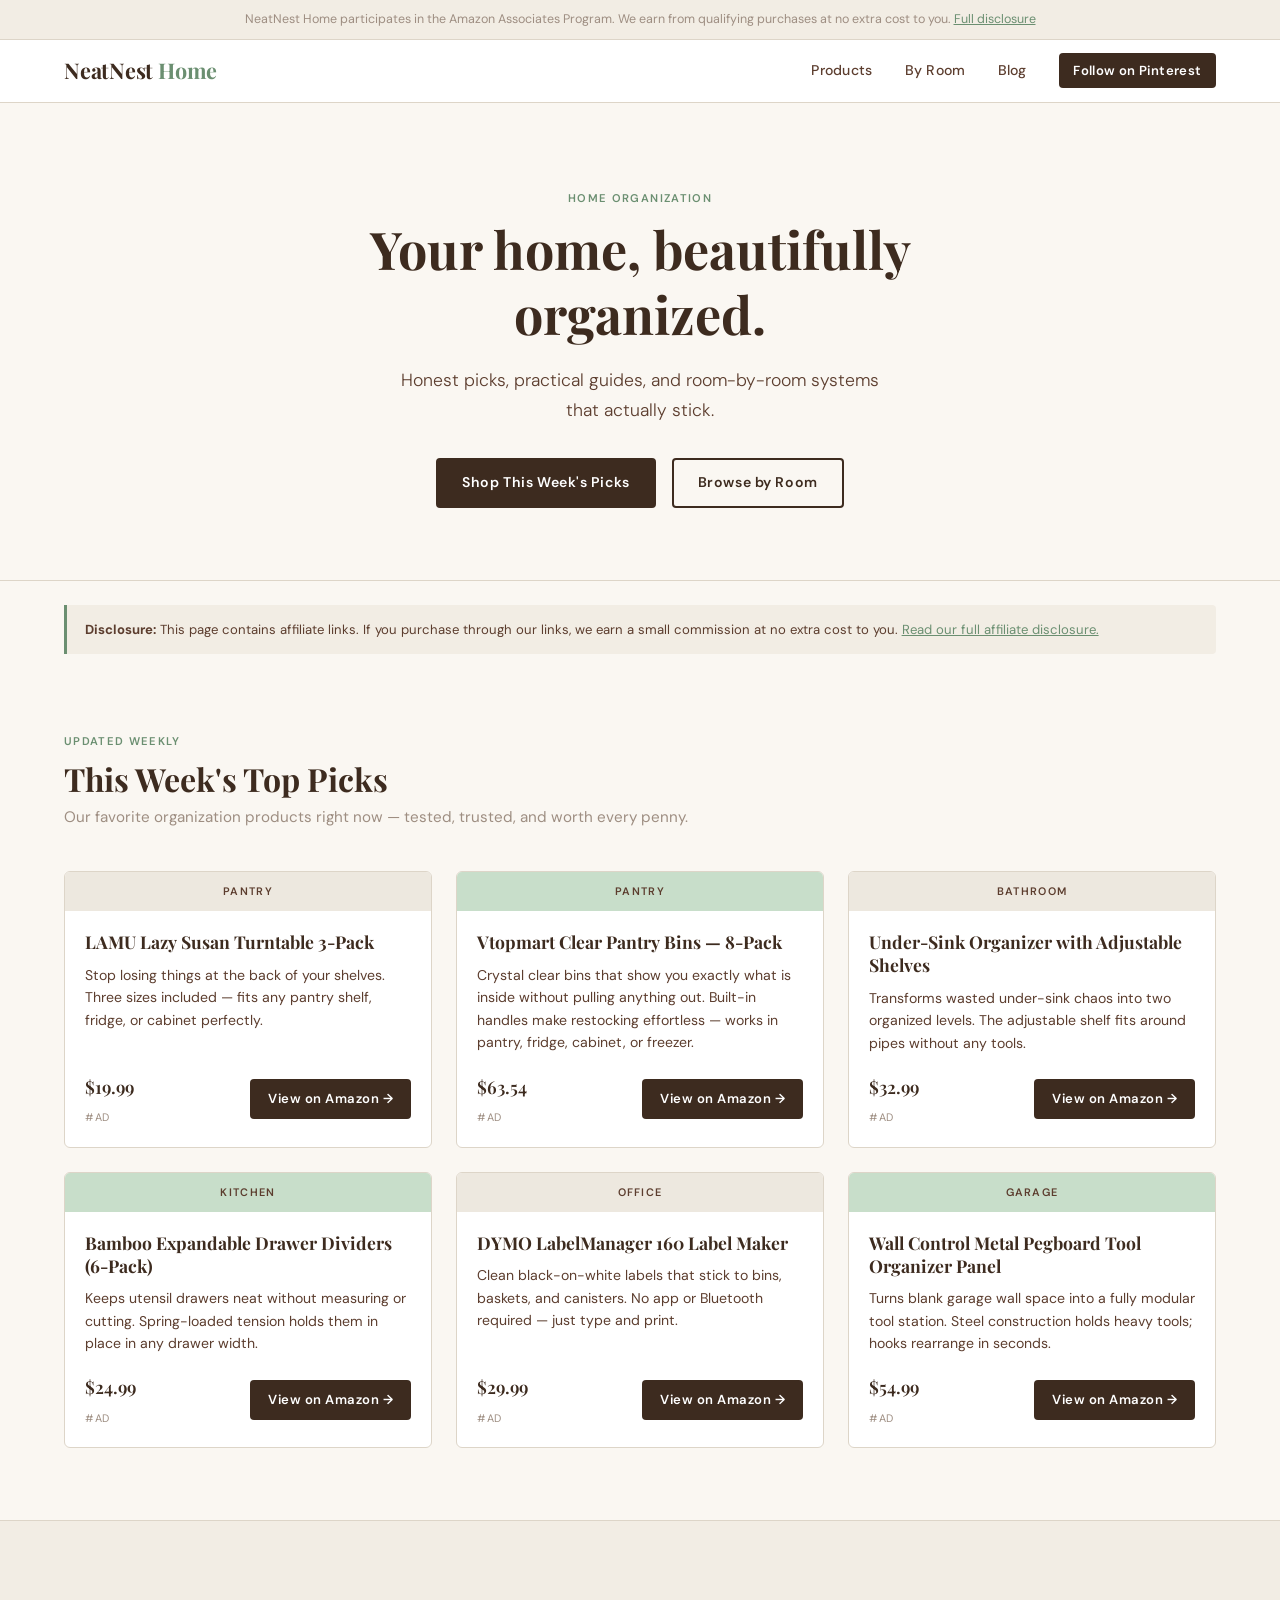
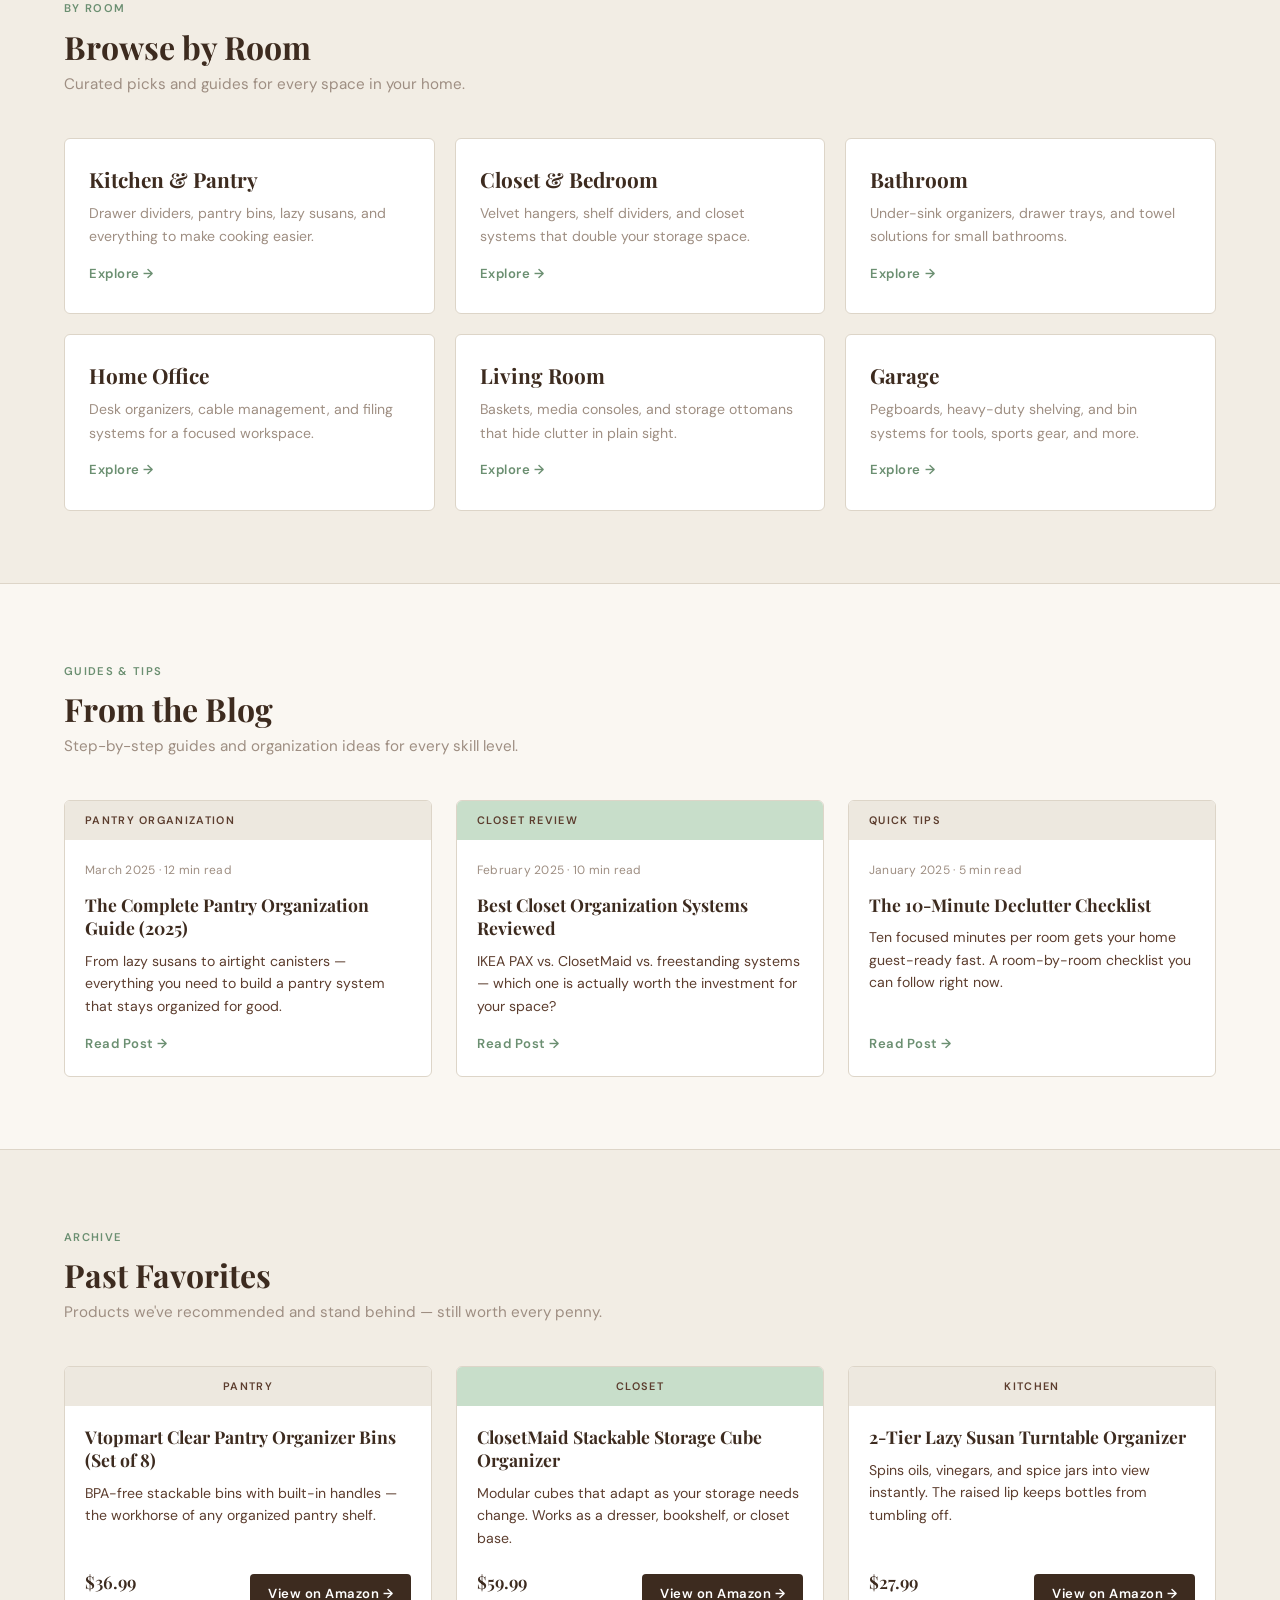
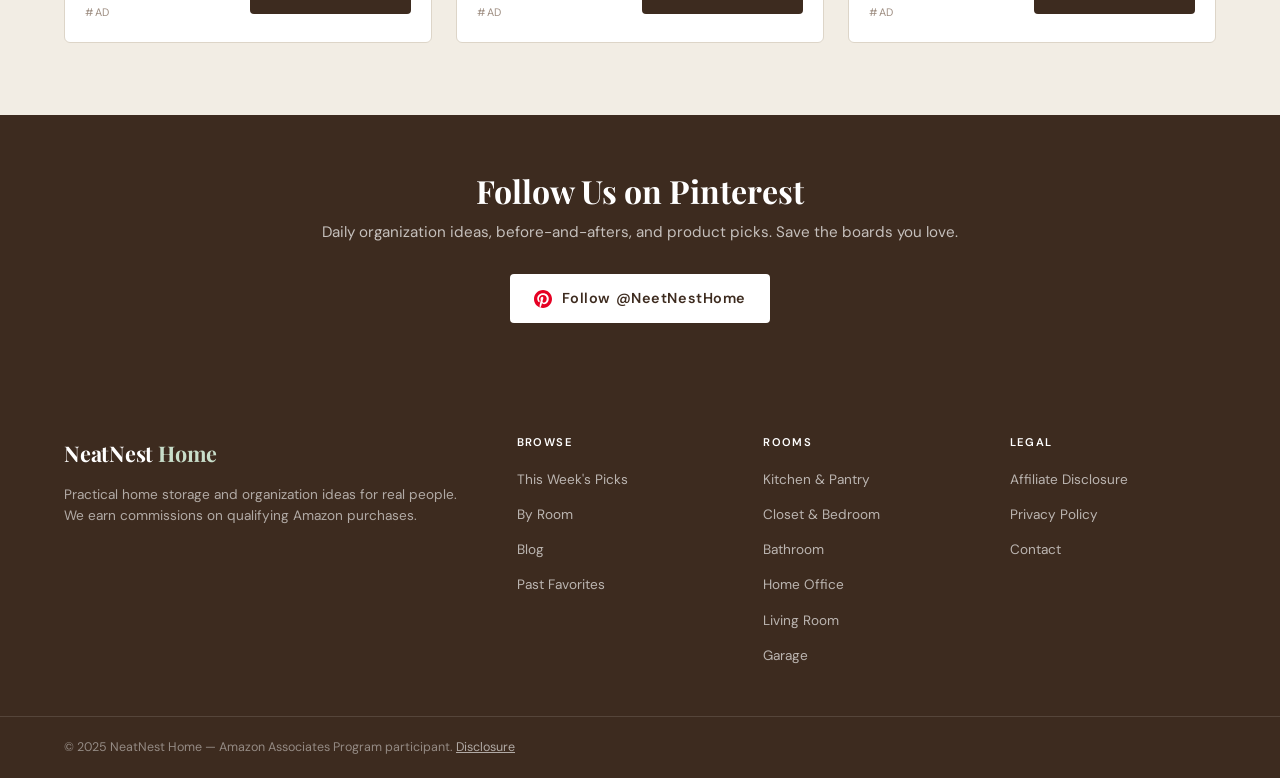
==== index.html @ 0de47fd8 "Update index.html" ====
<!DOCTYPE html>
<html lang="en">
<head>
  <meta charset="UTF-8" />
  <meta name="viewport" content="width=device-width, initial-scale=1.0" />
  <title>NeatNest Home — Home Organization &amp; Storage Ideas</title>
  <meta name="description" content="Practical home storage and organization ideas for real people. Expert picks, honest reviews, and room-by-room guides." />
  <link rel="stylesheet" href="styles.css" />
</head>
<body>

<div class="disclosure-top">
  NeatNest Home participates in the Amazon Associates Program. We earn from qualifying purchases at no extra cost to you. <a href="disclosure.html">Full disclosure</a>
</div>

<header class="site-header">
  <div class="nav-inner">
    <a href="index.html" class="logo">NeatNest <span>Home</span></a>
    <button class="hamburger" id="hamburger" aria-label="Toggle navigation"><span></span><span></span><span></span></button>
    <nav class="nav-links" id="navLinks">
      <a href="#products">Products</a>
      <a href="#rooms">By Room</a>
      <a href="#blog">Blog</a>
      <a href="https://pinterest.com/NeetNestHome" target="_blank" rel="noopener" class="nav-pinterest">Follow on Pinterest</a>
    </nav>
  </div>
</header>

<!-- HERO -->
<section class="site-hero">
  <span class="section-label">Home Organization</span>
  <h1>Your home, beautifully organized.</h1>
  <p class="hero-sub">Honest picks, practical guides, and room-by-room systems that actually stick.</p>
  <div class="hero-cta">
    <a href="#products" class="btn btn-primary">Shop This Week's Picks</a>
    <a href="#rooms" class="btn btn-secondary">Browse by Room</a>
  </div>
</section>

<!-- AFFILIATE DISCLOSURE -->
<div style="max-width:1200px; margin:0 auto; padding:0 1.5rem;">
  <div class="post-disclosure" style="margin:1.5rem 0 0;">
    <strong>Disclosure:</strong> This page contains affiliate links. If you purchase through our links, we earn a small commission at no extra cost to you. <a href="disclosure.html">Read our full affiliate disclosure.</a>
  </div>
</div>

<!--
====================================
WEEKLY PICKS — UPDATE EVERY MONDAY
====================================
To change a product:
1. Update the product name in <h3>
2. Update the 2-sentence description in <p>
3. Update the price in .product-price
4. Replace the Amazon href link with your new affiliate link
5. Save the file and commit to GitHub
====================================
Cards alternate between bar-tan and bar-sage header bars.
Odd cards (1,3,5) = bar-tan | Even cards (2,4,6) = bar-sage
====================================
-->
<section class="section" id="products">
  <div class="container">
    <div class="section-header">
      <span class="section-label">Updated Weekly</span>
      <h2>This Week's Top Picks</h2>
      <p>Our favorite organization products right now — tested, trusted, and worth every penny.</p>
    </div>
    <div class="card-grid card-grid--3">

      <!-- PRODUCT 1 — edit below -->
      <div class="product-card">
  <div class="product-card-bar bar-tan">Pantry</div>
  <div class="product-card-body">
    <h3>LAMU Lazy Susan Turntable 3-Pack</h3>
    <p>Stop losing things at the back of your shelves. Three sizes included — fits any pantry shelf, fridge, or cabinet perfectly.</p>
  </div>
  <div class="product-card-footer">
    <div>
      <span class="product-price">$19.99</span>
      <span class="product-ad">#ad</span>
    </div>
    <a href="https://amzn.to/4meXYLh" target="_blank" rel="noopener sponsored" class="btn-amazon">View on Amazon &rarr;</a>
  </div>
</div>

      <!-- PRODUCT 2 — edit below -->
      <div class="product-card">
  <div class="product-card-bar bar-sage">Pantry</div>
  <div class="product-card-body">
    <h3>Vtopmart Clear Pantry Bins — 8-Pack</h3>
    <p>Crystal clear bins that show you exactly what is inside without pulling anything out. Built-in handles make restocking effortless — works in pantry, fridge, cabinet, or freezer.</p>
  </div>
  <div class="product-card-footer">
    <div>
      <span class="product-price">$63.54</span>
      <span class="product-ad">#ad</span>
    </div>
    <a href="https://amzn.to/4cgnZFa" target="_blank" rel="noopener sponsored" class="btn-amazon">View on Amazon &rarr;</a>
  </div>
</div>

      <!-- PRODUCT 3 — edit below -->
      <div class="product-card">
        <div class="product-card-bar bar-tan">Bathroom</div>
        <div class="product-card-body">
          <h3>Under-Sink Organizer with Adjustable Shelves</h3>
          <p>Transforms wasted under-sink chaos into two organized levels. The adjustable shelf fits around pipes without any tools.</p>
        </div>
        <div class="product-card-footer">
          <div>
            <span class="product-price">$32.99</span>
            <span class="product-ad">#ad</span>
          </div>
          <a href="https://www.amazon.com/s?k=under+sink+organizer+adjustable+shelves&tag=neatnest00-20" target="_blank" rel="noopener sponsored" class="btn-amazon">View on Amazon &rarr;</a>
        </div>
      </div>

      <!-- PRODUCT 4 — edit below -->
      <div class="product-card">
        <div class="product-card-bar bar-sage">Kitchen</div>
        <div class="product-card-body">
          <h3>Bamboo Expandable Drawer Dividers (6-Pack)</h3>
          <p>Keeps utensil drawers neat without measuring or cutting. Spring-loaded tension holds them in place in any drawer width.</p>
        </div>
        <div class="product-card-footer">
          <div>
            <span class="product-price">$24.99</span>
            <span class="product-ad">#ad</span>
          </div>
          <a href="https://www.amazon.com/s?k=bamboo+expandable+drawer+dividers&tag=neatnest00-20" target="_blank" rel="noopener sponsored" class="btn-amazon">View on Amazon &rarr;</a>
        </div>
      </div>

      <!-- PRODUCT 5 — edit below -->
      <div class="product-card">
        <div class="product-card-bar bar-tan">Office</div>
        <div class="product-card-body">
          <h3>DYMO LabelManager 160 Label Maker</h3>
          <p>Clean black-on-white labels that stick to bins, baskets, and canisters. No app or Bluetooth required — just type and print.</p>
        </div>
        <div class="product-card-footer">
          <div>
            <span class="product-price">$29.99</span>
            <span class="product-ad">#ad</span>
          </div>
          <a href="https://www.amazon.com/s?k=dymo+labelmanager+160+label+maker&tag=neatnest00-20" target="_blank" rel="noopener sponsored" class="btn-amazon">View on Amazon &rarr;</a>
        </div>
      </div>

      <!-- PRODUCT 6 — edit below -->
      <div class="product-card">
        <div class="product-card-bar bar-sage">Garage</div>
        <div class="product-card-body">
          <h3>Wall Control Metal Pegboard Tool Organizer Panel</h3>
          <p>Turns blank garage wall space into a fully modular tool station. Steel construction holds heavy tools; hooks rearrange in seconds.</p>
        </div>
        <div class="product-card-footer">
          <div>
            <span class="product-price">$54.99</span>
            <span class="product-ad">#ad</span>
          </div>
          <a href="https://www.amazon.com/s?k=wall+control+metal+pegboard+tool+organizer&tag=neatnest00-20" target="_blank" rel="noopener sponsored" class="btn-amazon">View on Amazon &rarr;</a>
        </div>
      </div>

    </div>
  </div>
</section>

<!-- BROWSE BY ROOM -->
<section class="section" id="rooms" style="background: var(--cream-mid);">
  <div class="container">
    <div class="section-header">
      <span class="section-label">By Room</span>
      <h2>Browse by Room</h2>
      <p>Curated picks and guides for every space in your home.</p>
    </div>
    <div class="room-grid">
      <a href="rooms/kitchen.html" class="room-card">
        <h3>Kitchen &amp; Pantry</h3>
        <p>Drawer dividers, pantry bins, lazy susans, and everything to make cooking easier.</p>
        <span class="room-card-link">Explore &rarr;</span>
      </a>
      <a href="rooms/closet.html" class="room-card">
        <h3>Closet &amp; Bedroom</h3>
        <p>Velvet hangers, shelf dividers, and closet systems that double your storage space.</p>
        <span class="room-card-link">Explore &rarr;</span>
      </a>
      <a href="rooms/bathroom.html" class="room-card">
        <h3>Bathroom</h3>
        <p>Under-sink organizers, drawer trays, and towel solutions for small bathrooms.</p>
        <span class="room-card-link">Explore &rarr;</span>
      </a>
      <a href="rooms/office.html" class="room-card">
        <h3>Home Office</h3>
        <p>Desk organizers, cable management, and filing systems for a focused workspace.</p>
        <span class="room-card-link">Explore &rarr;</span>
      </a>
      <a href="rooms/living-room.html" class="room-card">
        <h3>Living Room</h3>
        <p>Baskets, media consoles, and storage ottomans that hide clutter in plain sight.</p>
        <span class="room-card-link">Explore &rarr;</span>
      </a>
      <a href="rooms/garage.html" class="room-card">
        <h3>Garage</h3>
        <p>Pegboards, heavy-duty shelving, and bin systems for tools, sports gear, and more.</p>
        <span class="room-card-link">Explore &rarr;</span>
      </a>
    </div>
  </div>
</section>

<!-- BLOG -->
<section class="section" id="blog">
  <div class="container">
    <div class="section-header">
      <span class="section-label">Guides &amp; Tips</span>
      <h2>From the Blog</h2>
      <p>Step-by-step guides and organization ideas for every skill level.</p>
    </div>
    <div class="card-grid card-grid--3">

      <div class="blog-card">
        <div class="blog-card-bar bar-tan">Pantry Organization</div>
        <div class="blog-card-body">
          <div class="blog-card-meta">March 2025 &middot; 12 min read</div>
          <h3>The Complete Pantry Organization Guide (2025)</h3>
          <p>From lazy susans to airtight canisters — everything you need to build a pantry system that stays organized for good.</p>
          <a href="posts/pantry-organization-guide.html" class="blog-card-link">Read Post &rarr;</a>
        </div>
      </div>

      <div class="blog-card">
        <div class="blog-card-bar bar-sage">Closet Review</div>
        <div class="blog-card-body">
          <div class="blog-card-meta">February 2025 &middot; 10 min read</div>
          <h3>Best Closet Organization Systems Reviewed</h3>
          <p>IKEA PAX vs. ClosetMaid vs. freestanding systems — which one is actually worth the investment for your space?</p>
          <a href="posts/closet-system-review.html" class="blog-card-link">Read Post &rarr;</a>
        </div>
      </div>

      <div class="blog-card">
        <div class="blog-card-bar bar-tan">Quick Tips</div>
        <div class="blog-card-body">
          <div class="blog-card-meta">January 2025 &middot; 5 min read</div>
          <h3>The 10-Minute Declutter Checklist</h3>
          <p>Ten focused minutes per room gets your home guest-ready fast. A room-by-room checklist you can follow right now.</p>
          <a href="posts/10-minute-declutter.html" class="blog-card-link">Read Post &rarr;</a>
        </div>
      </div>

    </div>
  </div>
</section>

<!-- PAST FAVORITES -->
<section class="section" id="archive" style="background: var(--cream-mid);">
  <div class="container">
    <div class="section-header">
      <span class="section-label">Archive</span>
      <h2>Past Favorites</h2>
      <p>Products we've recommended and stand behind — still worth every penny.</p>
    </div>
    <div class="card-grid card-grid--3">

      <div class="product-card">
        <div class="product-card-bar bar-tan">Pantry</div>
        <div class="product-card-body">
          <h3>Vtopmart Clear Pantry Organizer Bins (Set of 8)</h3>
          <p>BPA-free stackable bins with built-in handles — the workhorse of any organized pantry shelf.</p>
        </div>
        <div class="product-card-footer">
          <div>
            <span class="product-price">$36.99</span>
            <span class="product-ad">#ad</span>
          </div>
          <a href="https://www.amazon.com/s?k=vtopmart+clear+pantry+organizer+bins&tag=neatnest00-20" target="_blank" rel="noopener sponsored" class="btn-amazon">View on Amazon &rarr;</a>
        </div>
      </div>

      <div class="product-card">
        <div class="product-card-bar bar-sage">Closet</div>
        <div class="product-card-body">
          <h3>ClosetMaid Stackable Storage Cube Organizer</h3>
          <p>Modular cubes that adapt as your storage needs change. Works as a dresser, bookshelf, or closet base.</p>
        </div>
        <div class="product-card-footer">
          <div>
            <span class="product-price">$59.99</span>
            <span class="product-ad">#ad</span>
          </div>
          <a href="https://www.amazon.com/s?k=closetmaid+stackable+cube+organizer&tag=neatnest00-20" target="_blank" rel="noopener sponsored" class="btn-amazon">View on Amazon &rarr;</a>
        </div>
      </div>

      <div class="product-card">
        <div class="product-card-bar bar-tan">Kitchen</div>
        <div class="product-card-body">
          <h3>2-Tier Lazy Susan Turntable Organizer</h3>
          <p>Spins oils, vinegars, and spice jars into view instantly. The raised lip keeps bottles from tumbling off.</p>
        </div>
        <div class="product-card-footer">
          <div>
            <span class="product-price">$27.99</span>
            <span class="product-ad">#ad</span>
          </div>
          <a href="https://www.amazon.com/s?k=2+tier+lazy+susan+pantry+organizer&tag=neatnest00-20" target="_blank" rel="noopener sponsored" class="btn-amazon">View on Amazon &rarr;</a>
        </div>
      </div>

    </div>
  </div>
</section>

<!-- PINTEREST STRIP -->
<div class="pinterest-strip">
  <div class="container">
    <h2>Follow Us on Pinterest</h2>
    <p>Daily organization ideas, before-and-afters, and product picks. Save the boards you love.</p>
    <a href="https://pinterest.com/NeetNestHome" target="_blank" rel="noopener" class="btn-pinterest">
      <svg viewBox="0 0 24 24"><path d="M12 0C5.373 0 0 5.373 0 12c0 5.084 3.163 9.426 7.627 11.174-.105-.949-.2-2.405.042-3.441.218-.937 1.407-5.965 1.407-5.965s-.359-.719-.359-1.782c0-1.668.967-2.914 2.171-2.914 1.023 0 1.518.769 1.518 1.69 0 1.029-.655 2.568-.994 3.995-.283 1.194.599 2.169 1.777 2.169 2.133 0 3.772-2.249 3.772-5.495 0-2.873-2.064-4.882-5.012-4.882-3.414 0-5.418 2.561-5.418 5.207 0 1.031.397 2.138.893 2.738a.36.36 0 01.083.345l-.333 1.36c-.053.22-.174.267-.402.161-1.499-.698-2.436-2.889-2.436-4.649 0-3.785 2.75-7.262 7.929-7.262 4.163 0 7.398 2.967 7.398 6.931 0 4.136-2.607 7.464-6.227 7.464-1.216 0-2.359-.632-2.75-1.378l-.748 2.853c-.271 1.043-1.002 2.35-1.492 3.146C9.57 23.812 10.763 24 12 24c6.627 0 12-5.373 12-12S18.627 0 12 0z"/></svg>
      Follow @NeetNestHome
    </a>
  </div>
</div>

<!-- FOOTER -->
<footer class="site-footer">
  <div class="container footer-grid">
    <div class="footer-brand">
      <a href="index.html" class="logo logo-white">NeatNest <span>Home</span></a>
      <p>Practical home storage and organization ideas for real people. We earn commissions on qualifying Amazon purchases.</p>
    </div>
    <div class="footer-col">
      <h4>Browse</h4>
      <ul>
        <li><a href="#products">This Week's Picks</a></li>
        <li><a href="#rooms">By Room</a></li>
        <li><a href="#blog">Blog</a></li>
        <li><a href="#archive">Past Favorites</a></li>
      </ul>
    </div>
    <div class="footer-col">
      <h4>Rooms</h4>
      <ul>
        <li><a href="rooms/kitchen.html">Kitchen &amp; Pantry</a></li>
        <li><a href="rooms/closet.html">Closet &amp; Bedroom</a></li>
        <li><a href="rooms/bathroom.html">Bathroom</a></li>
        <li><a href="rooms/office.html">Home Office</a></li>
        <li><a href="rooms/living-room.html">Living Room</a></li>
        <li><a href="rooms/garage.html">Garage</a></li>
      </ul>
    </div>
    <div class="footer-col">
      <h4>Legal</h4>
      <ul>
        <li><a href="disclosure.html">Affiliate Disclosure</a></li>
        <li><a href="privacy.html">Privacy Policy</a></li>
        <li><a href="contact.html">Contact</a></li>
      </ul>
    </div>
  </div>
  <div class="footer-bottom">
    <div class="container">
      <p>&copy; 2025 NeatNest Home &mdash; Amazon Associates Program participant. <a href="disclosure.html">Disclosure</a></p>
    </div>
  </div>
</footer>

<script>
  const hamburger = document.getElementById('hamburger');
  const navLinks  = document.getElementById('navLinks');
  hamburger.addEventListener('click', () => {
    hamburger.classList.toggle('open');
    navLinks.classList.toggle('open');
  });
</script>
</body>
</html>
---- styles.css ----
/* ============================================================
   NeatNest Home — Editorial Design System
   Fonts: Playfair Display (headings), DM Sans (body)
   ============================================================ */

@import url('https://fonts.googleapis.com/css2?family=Playfair+Display:wght@400;600;700&family=DM+Sans:wght@300;400;500;600&display=swap');

/* ── Reset & Base ──────────────────────────────────────────── */
*, *::before, *::after { box-sizing: border-box; margin: 0; padding: 0; }

:root {
  --cream:      #FAF7F2;
  --cream-mid:  #F2EDE4;
  --bar-tan:    #EDE8DF;
  --bar-sage:   #C8DECA;
  --brown:      #3D2B1F;
  --brown-mid:  #5C3D2E;
  --brown-light:#8C7B6E;
  --sage:       #6B8F71;
  --sage-dark:  #4E6B52;
  --muted:      #9E8E82;
  --border:     #DDD5C8;
  --white:      #FFFFFF;
  --font-serif: 'Playfair Display', Georgia, serif;
  --font-sans:  'DM Sans', system-ui, sans-serif;
}

html { scroll-behavior: smooth; }

body {
  font-family: var(--font-sans);
  font-size: 1rem;
  line-height: 1.7;
  color: var(--brown);
  background: var(--cream);
}

img { max-width: 100%; display: block; }
a { color: inherit; text-decoration: none; }
ul { list-style: none; }

/* ── Typography ────────────────────────────────────────────── */
h1, h2, h3, h4 {
  font-family: var(--font-serif);
  font-weight: 700;
  line-height: 1.25;
  color: var(--brown);
}
h1 { font-size: clamp(2rem, 5vw, 3.25rem); }
h2 { font-size: clamp(1.5rem, 3vw, 2rem); }
h3 { font-size: 1.3rem; }
h4 { font-size: 1.05rem; }

p { margin-bottom: 1rem; }
p:last-child { margin-bottom: 0; }

/* ── Layout ────────────────────────────────────────────────── */
.container        { max-width: 1200px; margin: 0 auto; padding: 0 1.5rem; }
.container--narrow{ max-width: 760px;  margin: 0 auto; padding: 0 1.5rem; }

/* ── Disclosure Banner ─────────────────────────────────────── */
.disclosure-top {
  background: var(--cream-mid);
  border-bottom: 1px solid var(--border);
  padding: .55rem 1.5rem;
  font-size: .78rem;
  color: var(--muted);
  text-align: center;
}
.disclosure-top a { color: var(--sage); text-decoration: underline; }

/* ── Navigation ────────────────────────────────────────────── */
.site-header {
  position: sticky;
  top: 0;
  z-index: 100;
  background: var(--white);
  border-bottom: 1px solid var(--border);
}
.nav-inner {
  max-width: 1200px;
  margin: 0 auto;
  padding: 0 1.5rem;
  height: 62px;
  display: flex;
  align-items: center;
  justify-content: space-between;
}
.logo {
  font-family: var(--font-serif);
  font-size: 1.35rem;
  font-weight: 700;
  color: var(--brown);
  letter-spacing: -.01em;
}
.logo span { color: var(--sage); }
.logo-white { color: var(--white); }
.logo-white span { color: var(--bar-sage); }

.nav-links {
  display: flex;
  align-items: center;
  gap: 2rem;
}
.nav-links a {
  font-size: .88rem;
  font-weight: 500;
  color: var(--brown-mid);
  letter-spacing: .02em;
  transition: color .2s;
}
.nav-links a:hover { color: var(--sage); }
.nav-links .nav-pinterest {
  background: var(--brown);
  color: var(--white);
  padding: .4rem .9rem;
  border-radius: 4px;
  font-size: .82rem;
  font-weight: 600;
  letter-spacing: .03em;
  transition: background .2s;
}
.nav-links .nav-pinterest:hover { background: var(--sage); color: var(--white); }

/* Hamburger */
.hamburger {
  display: none;
  flex-direction: column;
  gap: 5px;
  background: none;
  border: none;
  cursor: pointer;
  padding: 4px;
}
.hamburger span {
  display: block;
  width: 24px;
  height: 2px;
  background: var(--brown);
  border-radius: 2px;
  transition: all .25s;
}
.hamburger.open span:nth-child(1) { transform: translateY(7px) rotate(45deg); }
.hamburger.open span:nth-child(2) { opacity: 0; }
.hamburger.open span:nth-child(3) { transform: translateY(-7px) rotate(-45deg); }

/* ── Hero ──────────────────────────────────────────────────── */
.site-hero {
  background: var(--cream);
  border-bottom: 1px solid var(--border);
  padding: 5rem 1.5rem 4.5rem;
  text-align: center;
}
.site-hero h1 {
  max-width: 700px;
  margin: 0 auto 1.25rem;
}
.site-hero .hero-sub {
  font-size: 1.1rem;
  color: var(--brown-mid);
  max-width: 480px;
  margin: 0 auto 2rem;
  font-weight: 300;
}
.hero-cta {
  display: flex;
  gap: 1rem;
  justify-content: center;
  flex-wrap: wrap;
}

/* ── Buttons ───────────────────────────────────────────────── */
.btn {
  display: inline-block;
  font-family: var(--font-sans);
  font-weight: 600;
  font-size: .88rem;
  letter-spacing: .04em;
  padding: .7rem 1.5rem;
  border-radius: 4px;
  transition: all .2s;
  cursor: pointer;
  border: 2px solid transparent;
}
.btn-primary {
  background: var(--brown);
  color: var(--white);
  border-color: var(--brown);
}
.btn-primary:hover { background: var(--brown-mid); border-color: var(--brown-mid); color: var(--white); }
.btn-secondary {
  background: transparent;
  color: var(--brown);
  border-color: var(--brown);
}
.btn-secondary:hover { background: var(--brown); color: var(--white); }

.btn-amazon {
  display: inline-block;
  background: var(--brown);
  color: var(--white);
  font-family: var(--font-sans);
  font-size: .82rem;
  font-weight: 600;
  letter-spacing: .04em;
  padding: .55rem 1.1rem;
  border-radius: 4px;
  transition: background .2s;
}
.btn-amazon:hover { background: var(--sage); color: var(--white); }

/* ── Section Headers ───────────────────────────────────────── */
.section {
  padding: 4.5rem 0;
}
.section + .section {
  border-top: 1px solid var(--border);
}
.section-header {
  margin-bottom: 2.5rem;
}
.section-header h2 {
  margin-bottom: .35rem;
}
.section-header p {
  color: var(--muted);
  font-size: .95rem;
  margin: 0;
}
.section-label {
  display: inline-block;
  font-size: .7rem;
  font-weight: 600;
  letter-spacing: .12em;
  text-transform: uppercase;
  color: var(--sage);
  margin-bottom: .5rem;
}

/* ── Card Grids ────────────────────────────────────────────── */
.card-grid {
  display: grid;
  gap: 1.5rem;
}
.card-grid--3 { grid-template-columns: repeat(3, 1fr); }
.card-grid--2 { grid-template-columns: repeat(2, 1fr); }

/* ── Product Cards ─────────────────────────────────────────── */
.product-card {
  background: var(--white);
  border: 1px solid var(--border);
  border-radius: 6px;
  overflow: hidden;
  display: flex;
  flex-direction: column;
  transition: box-shadow .2s, transform .2s;
}
.product-card:hover {
  box-shadow: 0 6px 24px rgba(61,43,31,.1);
  transform: translateY(-2px);
}
.product-card-bar {
  padding: .65rem 1.25rem;
  text-align: center;
  font-size: .68rem;
  font-weight: 600;
  letter-spacing: .12em;
  text-transform: uppercase;
  color: var(--brown-mid);
}
.bar-tan  { background: var(--bar-tan); }
.bar-sage { background: var(--bar-sage); }

.product-card-body {
  padding: 1.25rem 1.25rem 0;
  flex: 1;
}
.product-card-body h3 {
  font-size: 1.1rem;
  margin-bottom: .6rem;
  line-height: 1.3;
}
.product-card-body p {
  font-size: .88rem;
  color: var(--brown-mid);
  line-height: 1.6;
  margin-bottom: 0;
}
.product-card-footer {
  padding: 1.1rem 1.25rem 1.25rem;
  display: flex;
  align-items: center;
  justify-content: space-between;
  gap: .75rem;
  flex-wrap: wrap;
}
.product-price {
  font-family: var(--font-serif);
  font-size: 1.1rem;
  font-weight: 600;
  color: var(--brown);
}
.product-ad {
  font-size: .68rem;
  color: var(--muted);
  letter-spacing: .05em;
  text-transform: uppercase;
  display: block;
  margin-top: .4rem;
}

/* ── Room Cards ────────────────────────────────────────────── */
.room-grid {
  display: grid;
  grid-template-columns: repeat(3, 1fr);
  gap: 1.25rem;
}
.room-card {
  border: 1px solid var(--border);
  border-radius: 6px;
  padding: 1.75rem 1.5rem;
  background: var(--white);
  transition: border-color .2s, box-shadow .2s;
  display: flex;
  flex-direction: column;
  gap: .6rem;
}
.room-card:hover {
  border-color: var(--brown);
  box-shadow: 0 4px 16px rgba(61,43,31,.08);
}
.room-card h3 {
  font-size: 1.3rem;
  line-height: 1.2;
}
.room-card p {
  font-size: .88rem;
  color: var(--muted);
  margin: 0;
  flex: 1;
}
.room-card-link {
  font-size: .82rem;
  font-weight: 600;
  color: var(--sage);
  letter-spacing: .04em;
  transition: color .2s;
  display: inline-block;
  margin-top: .25rem;
}
.room-card-link:hover { color: var(--sage-dark); }

/* ── Blog Cards ────────────────────────────────────────────── */
.blog-card {
  background: var(--white);
  border: 1px solid var(--border);
  border-radius: 6px;
  overflow: hidden;
  display: flex;
  flex-direction: column;
  transition: box-shadow .2s, transform .2s;
}
.blog-card:hover {
  box-shadow: 0 6px 24px rgba(61,43,31,.1);
  transform: translateY(-2px);
}
.blog-card-bar {
  padding: .65rem 1.25rem;
  font-size: .68rem;
  font-weight: 600;
  letter-spacing: .12em;
  text-transform: uppercase;
  color: var(--brown-mid);
}
.blog-card-body {
  padding: 1.25rem;
  flex: 1;
  display: flex;
  flex-direction: column;
}
.blog-card-body h3 {
  font-size: 1.1rem;
  line-height: 1.35;
  margin-bottom: .6rem;
}
.blog-card-body p {
  font-size: .88rem;
  color: var(--brown-mid);
  line-height: 1.6;
  flex: 1;
  margin-bottom: 1rem;
}
.blog-card-meta {
  font-size: .75rem;
  color: var(--muted);
  margin-bottom: .75rem;
  letter-spacing: .02em;
}
.blog-card-link {
  font-size: .82rem;
  font-weight: 600;
  color: var(--sage);
  letter-spacing: .04em;
  transition: color .2s;
}
.blog-card-link:hover { color: var(--sage-dark); }

/* ── Pinterest Strip ───────────────────────────────────────── */
.pinterest-strip {
  background: var(--brown);
  padding: 3.5rem 1.5rem;
  text-align: center;
  color: var(--white);
}
.pinterest-strip h2 {
  color: var(--white);
  margin-bottom: .6rem;
}
.pinterest-strip p {
  color: rgba(255,255,255,.7);
  font-size: .95rem;
  margin-bottom: 1.75rem;
}
.btn-pinterest {
  display: inline-flex;
  align-items: center;
  gap: .6rem;
  background: var(--white);
  color: var(--brown);
  font-family: var(--font-sans);
  font-size: .9rem;
  font-weight: 600;
  letter-spacing: .04em;
  padding: .75rem 1.5rem;
  border-radius: 4px;
  transition: background .2s, color .2s;
}
.btn-pinterest:hover { background: var(--bar-sage); color: var(--brown); }
.btn-pinterest svg {
  width: 18px;
  height: 18px;
  fill: #E60023;
  flex-shrink: 0;
}

/* ── Footer ────────────────────────────────────────────────── */
.site-footer {
  background: var(--brown);
  color: rgba(255,255,255,.75);
  padding: 3.5rem 0 0;
}
.footer-grid {
  display: grid;
  grid-template-columns: 2fr 1fr 1fr 1fr;
  gap: 2.5rem;
  padding-bottom: 3rem;
}
.footer-brand p {
  font-size: .85rem;
  line-height: 1.6;
  margin-top: .75rem;
  color: rgba(255,255,255,.6);
}
.footer-col h4 {
  font-family: var(--font-sans);
  font-size: .7rem;
  font-weight: 600;
  letter-spacing: .12em;
  text-transform: uppercase;
  color: var(--white);
  margin-bottom: 1rem;
}
.footer-col ul { display: flex; flex-direction: column; gap: .5rem; }
.footer-col a {
  font-size: .85rem;
  color: rgba(255,255,255,.65);
  transition: color .2s;
}
.footer-col a:hover { color: var(--white); }
.footer-bottom {
  border-top: 1px solid rgba(255,255,255,.12);
  padding: 1.25rem 0;
}
.footer-bottom p {
  font-size: .78rem;
  color: rgba(255,255,255,.45);
  margin: 0;
}
.footer-bottom a { color: rgba(255,255,255,.6); text-decoration: underline; }

/* ── Page Hero (inner pages) ───────────────────────────────── */
.page-hero {
  background: var(--cream);
  border-bottom: 1px solid var(--border);
  padding: 3.5rem 1.5rem 3rem;
}
.page-hero h1 { margin-bottom: .5rem; }
.page-hero p { color: var(--brown-mid); margin: .5rem 0 0; }

/* ── Breadcrumb ────────────────────────────────────────────── */
.breadcrumb {
  font-size: .78rem;
  color: var(--muted);
  margin-bottom: .75rem;
  display: flex;
  align-items: center;
  gap: .3rem;
  flex-wrap: wrap;
}
.breadcrumb a { color: var(--sage); }
.breadcrumb a:hover { text-decoration: underline; }
.breadcrumb-sep { color: var(--border); }

/* ── Post Styles (blog posts) ──────────────────────────────── */
.post-body { padding: 3rem 0 4rem; }
.post-body h2 { margin: 2.5rem 0 1rem; }
.post-body h3 { margin: 2rem 0 .75rem; }
.post-body ul, .post-body ol {
  padding-left: 1.5rem;
  margin-bottom: 1.25rem;
}
.post-body ul { list-style: disc; }
.post-body ol { list-style: decimal; }
.post-body li { margin-bottom: .4rem; }
.post-body blockquote {
  border-left: 3px solid var(--sage);
  padding: .75rem 1.25rem;
  margin: 1.5rem 0;
  background: var(--cream-mid);
  border-radius: 0 4px 4px 0;
  font-style: italic;
  color: var(--brown-mid);
}
.eyebrow {
  display: inline-block;
  font-size: .7rem;
  font-weight: 600;
  letter-spacing: .12em;
  text-transform: uppercase;
  color: var(--sage);
  margin-bottom: .5rem;
}
.post-intro {
  font-size: 1.15rem;
  color: var(--brown-mid);
  font-weight: 300;
  margin-top: .75rem;
}
.post-meta {
  display: flex;
  gap: 1.25rem;
  font-size: .8rem;
  color: var(--muted);
  margin-top: .75rem;
}
.post-disclosure {
  background: var(--cream-mid);
  border-left: 3px solid var(--sage);
  padding: .85rem 1.1rem;
  border-radius: 0 4px 4px 0;
  font-size: .82rem;
  color: var(--brown-mid);
  margin-bottom: 2rem;
}
.post-disclosure a { color: var(--sage); text-decoration: underline; }

/* In-post product box */
.product-box {
  background: var(--white);
  border: 1px solid var(--border);
  border-radius: 6px;
  padding: 1.35rem 1.5rem;
  margin: 1.75rem 0;
}
.product-box h4 {
  font-size: 1rem;
  margin-bottom: .4rem;
}
.product-box p {
  font-size: .88rem;
  color: var(--brown-mid);
  margin-bottom: .85rem;
}
.product-rating {
  font-size: .8rem;
  color: var(--muted);
  margin-bottom: .6rem;
}

/* Tip box */
.tip-box {
  background: var(--cream-mid);
  border-left: 3px solid var(--bar-sage);
  padding: .9rem 1.1rem;
  border-radius: 0 4px 4px 0;
  font-size: .88rem;
  margin: 1.5rem 0;
}
.tip-box p { margin: 0; }

/* ── Page Content (disclosure, privacy, etc.) ──────────────── */
.page-content {
  padding: 3.5rem 0 4.5rem;
}
.page-content h2 { margin: 2rem 0 .75rem; }
.page-content h3 { margin: 1.5rem 0 .5rem; }
.page-content ul {
  list-style: disc;
  padding-left: 1.5rem;
  margin-bottom: 1rem;
}
.page-content li { margin-bottom: .35rem; }

/* Contact form */
.contact-form {
  background: var(--white);
  border: 1px solid var(--border);
  border-radius: 6px;
  padding: 2rem;
}
.form-row { display: grid; grid-template-columns: 1fr 1fr; gap: 1rem; }
.form-group { display: flex; flex-direction: column; gap: .35rem; margin-bottom: 1.1rem; }
.form-group label { font-size: .8rem; font-weight: 600; color: var(--brown-mid); letter-spacing: .03em; }
.form-group input,
.form-group select,
.form-group textarea {
  border: 1px solid var(--border);
  border-radius: 4px;
  padding: .65rem .85rem;
  font-family: var(--font-sans);
  font-size: .9rem;
  color: var(--brown);
  background: var(--cream);
  transition: border-color .2s;
  outline: none;
}
.form-group input:focus,
.form-group select:focus,
.form-group textarea:focus { border-color: var(--sage); }
.form-group textarea { min-height: 140px; resize: vertical; }

/* Room page specifics */
.room-tips {
  background: var(--cream-mid);
  border-top: 1px solid var(--border);
  padding: 3.5rem 0;
}
.room-tips h2 { margin-bottom: 1.5rem; }
.tips-list {
  display: flex;
  flex-direction: column;
  gap: 1.25rem;
  margin-top: 1.5rem;
}
.tip-item {
  border-left: 3px solid var(--sage);
  padding: .9rem 1.25rem;
  background: var(--white);
  border-radius: 0 4px 4px 0;
}
.tip-item h4 { margin-bottom: .3rem; font-size: .95rem; }
.tip-item p  { font-size: .88rem; color: var(--brown-mid); margin: 0; }

/* Related posts */
.related-posts {
  border-top: 1px solid var(--border);
  padding: 4rem 0;
  background: var(--cream);
}
.related-posts .section-header { margin-bottom: 2rem; }

/* ── Responsive ────────────────────────────────────────────── */
@media (max-width: 1024px) {
  .card-grid--3 { grid-template-columns: repeat(2, 1fr); }
  .room-grid    { grid-template-columns: repeat(2, 1fr); }
  .footer-grid  { grid-template-columns: 1fr 1fr; gap: 2rem; }
}

@media (max-width: 768px) {
  .nav-links {
    display: none;
    position: fixed;
    top: 62px;
    left: 0; right: 0;
    background: var(--white);
    border-bottom: 1px solid var(--border);
    flex-direction: column;
    align-items: stretch;
    padding: 1rem 1.5rem 1.5rem;
    gap: 0;
  }
  .nav-links.open { display: flex; }
  .nav-links a {
    padding: .75rem 0;
    border-bottom: 1px solid var(--border);
    font-size: .95rem;
  }
  .nav-links a:last-child { border-bottom: none; }
  .nav-links .nav-pinterest {
    margin-top: .5rem;
    text-align: center;
    border-radius: 4px;
    border-bottom: none;
  }
  .hamburger { display: flex; }

  .site-hero { padding: 3.5rem 1.5rem 3rem; }
  .section   { padding: 3rem 0; }

  .card-grid--3 { grid-template-columns: 1fr; }
  .card-grid--2 { grid-template-columns: 1fr; }
  .room-grid    { grid-template-columns: 1fr; }
  .footer-grid  { grid-template-columns: 1fr; }
  .form-row     { grid-template-columns: 1fr; }

  .page-content .container > div {
    grid-template-columns: 1fr !important;
  }
}

@media (max-width: 480px) {
  h1 { font-size: 1.9rem; }
  .hero-cta { flex-direction: column; align-items: center; }
}
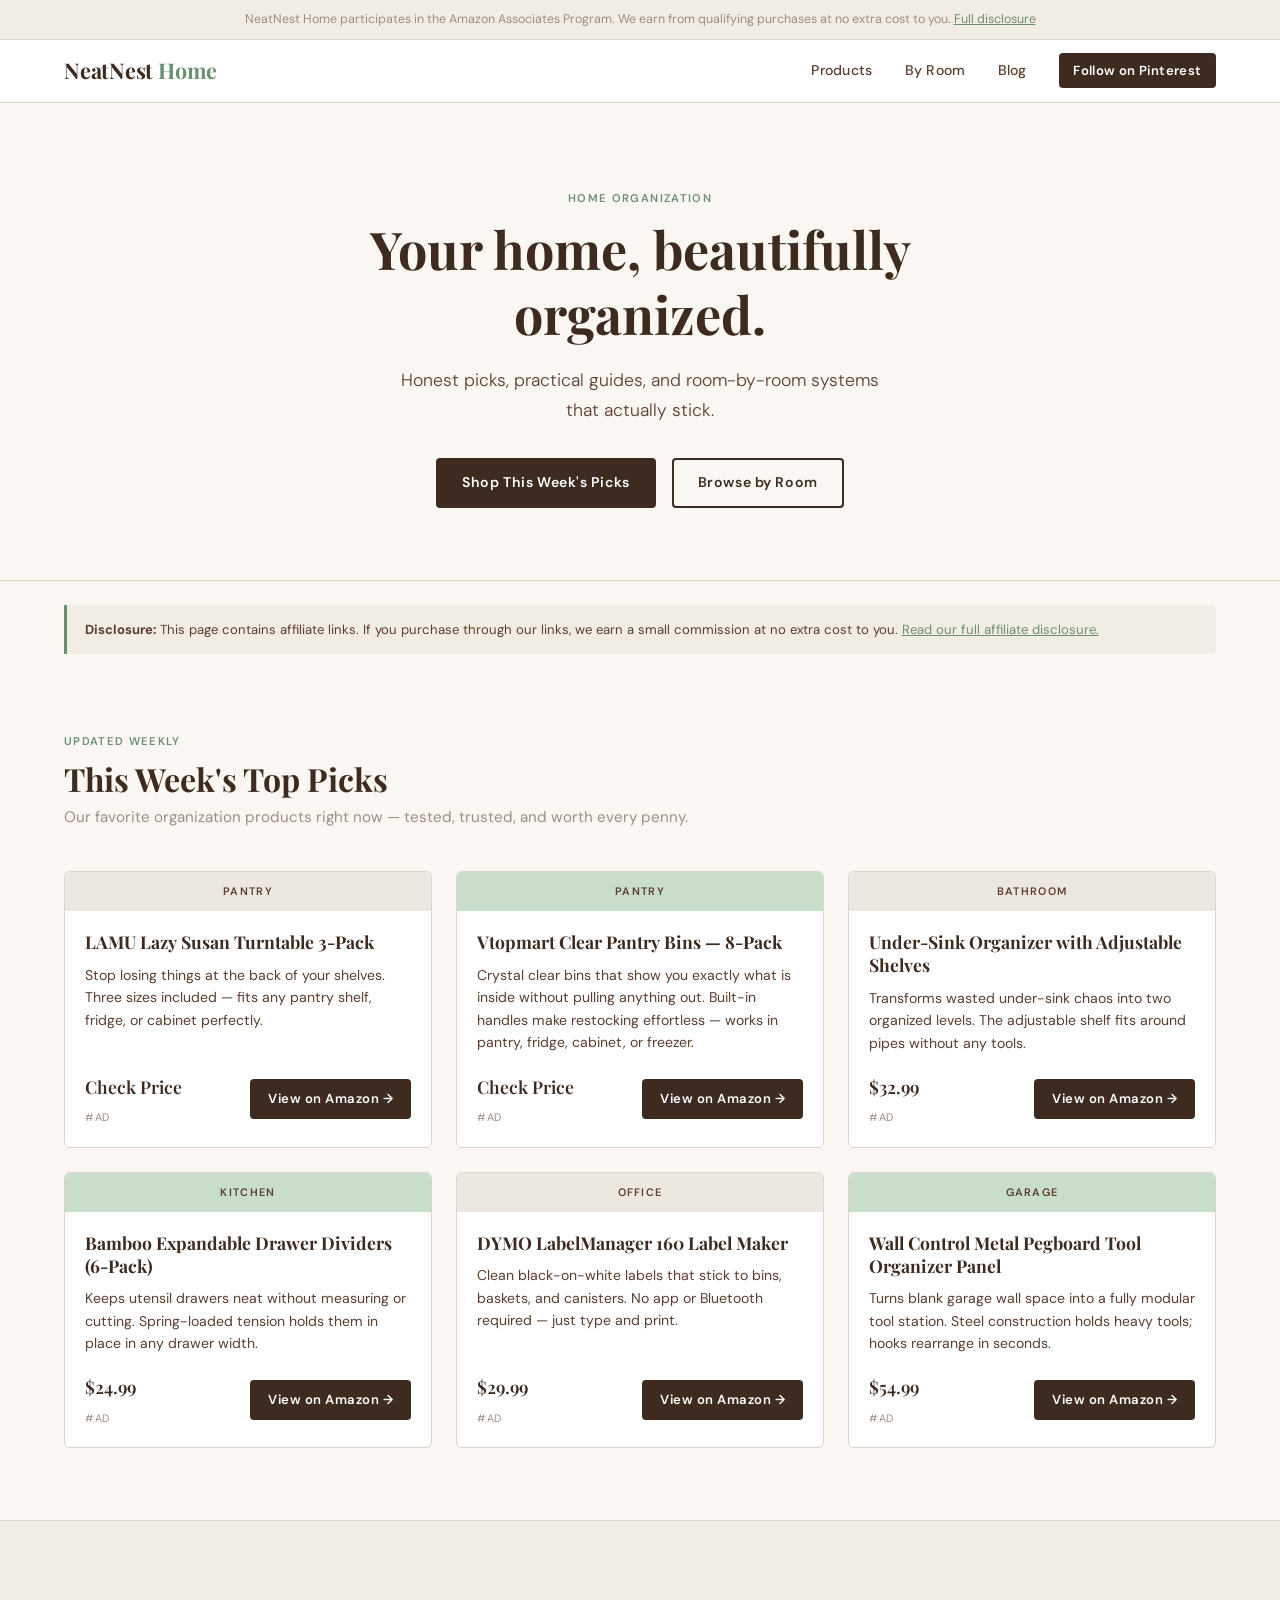
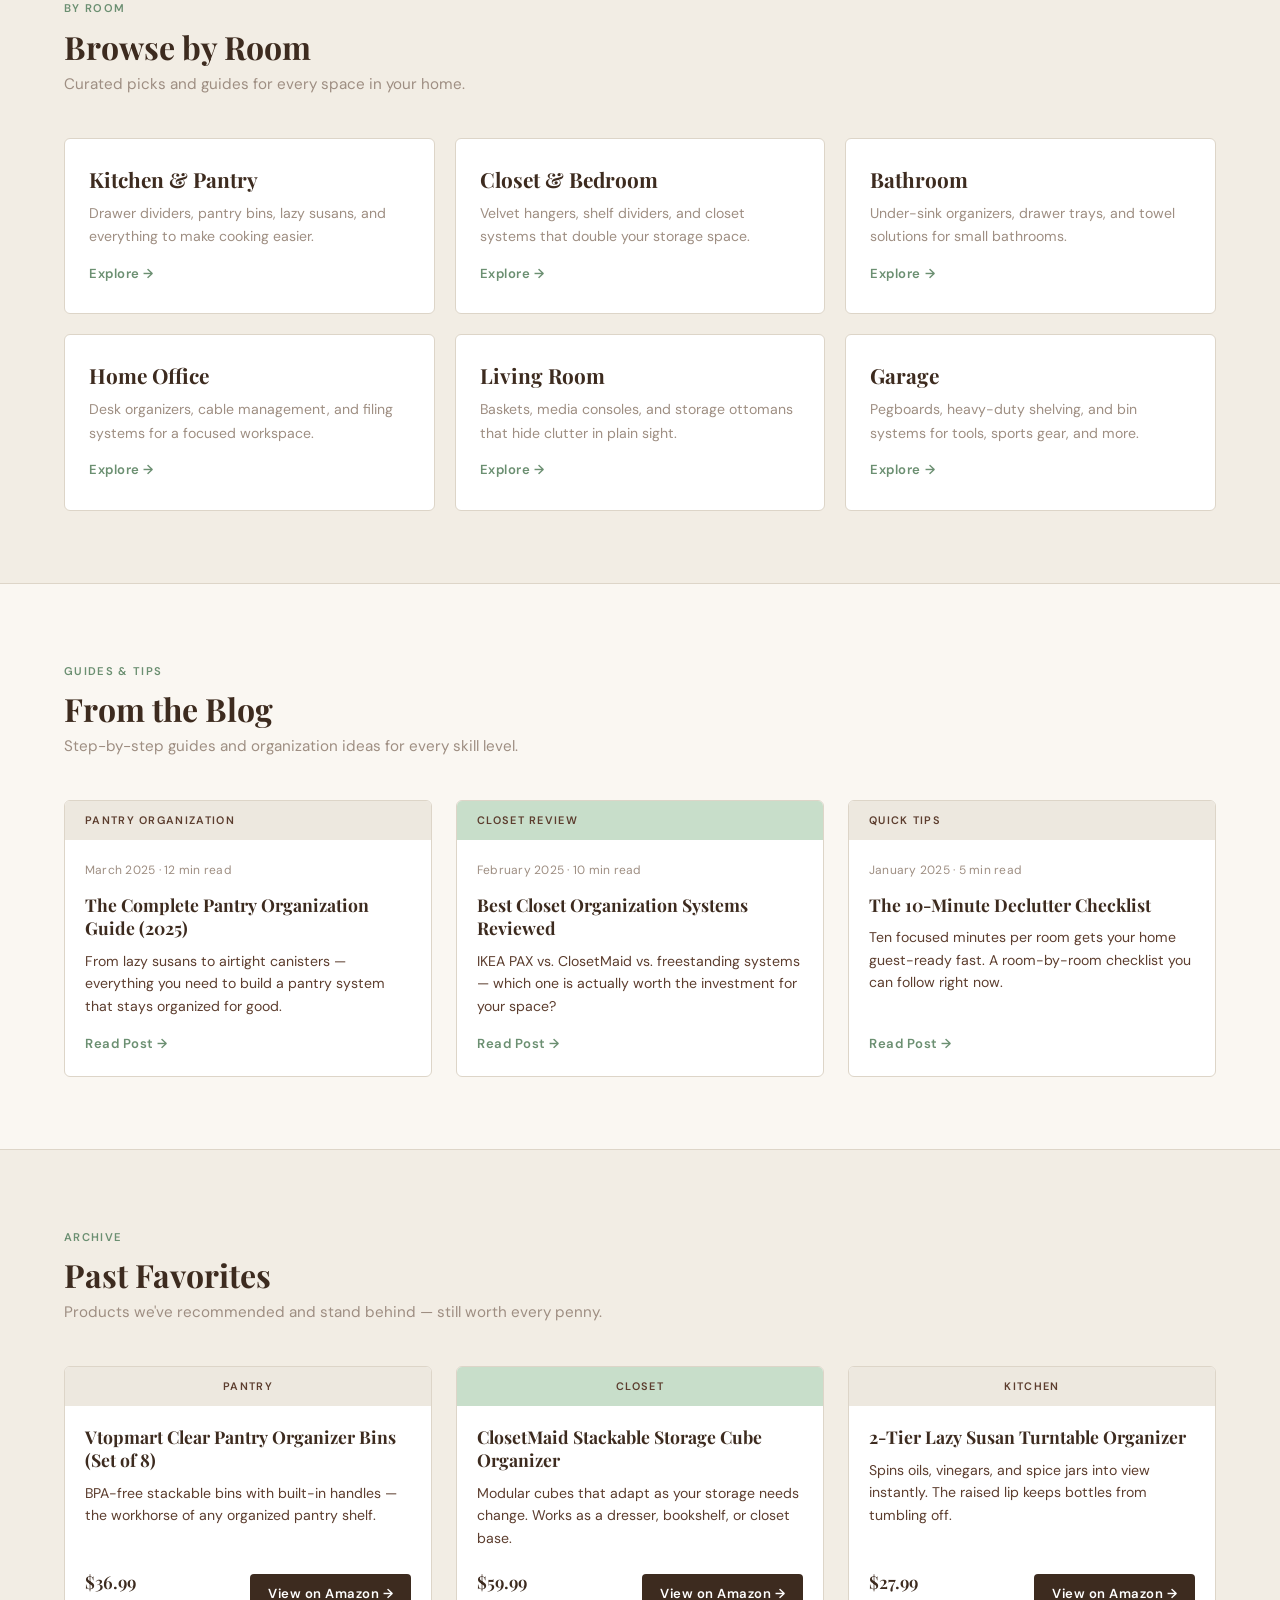
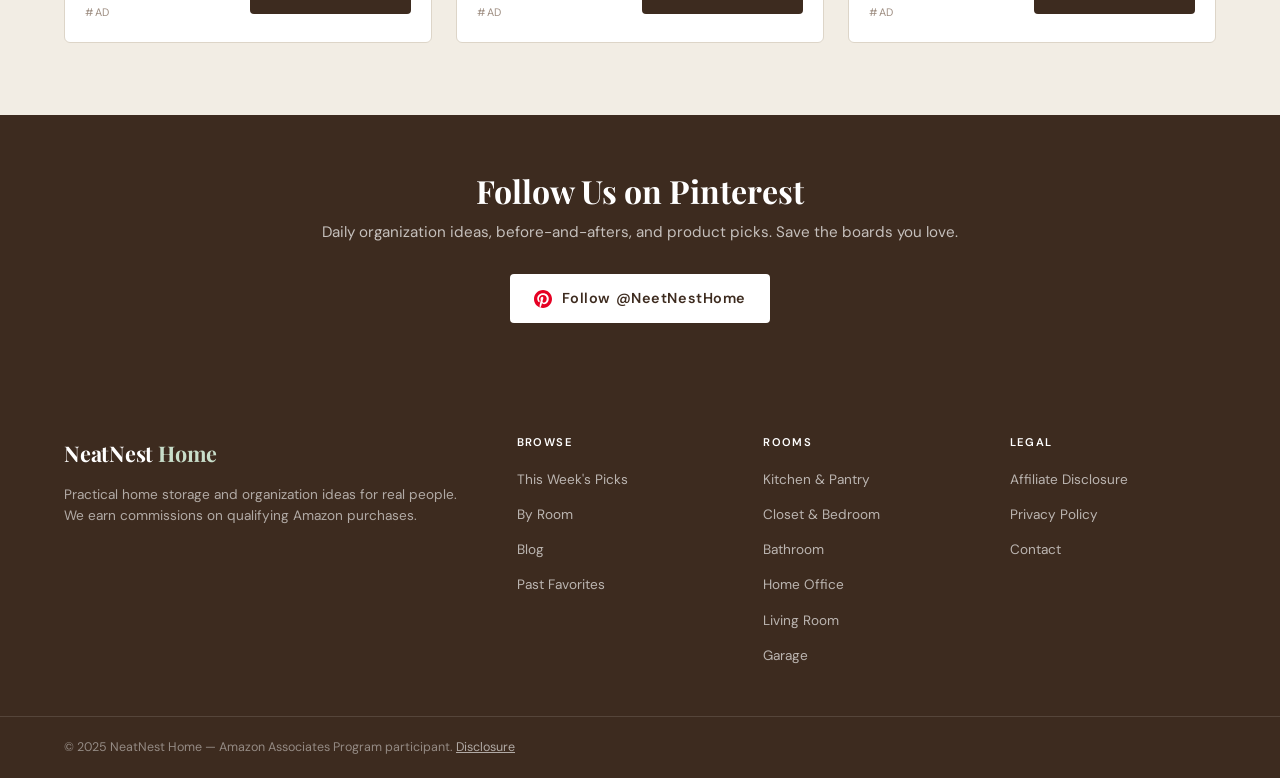
==== commit d3ede25f: "Update index.html" ====
--- a/index.html
+++ b/index.html
@@ -77,7 +77,7 @@
   </div>
   <div class="product-card-footer">
     <div>
-      <span class="product-price">$19.99</span>
+      <span class="product-price">Check Price</span>
       <span class="product-ad">#ad</span>
     </div>
     <a href="https://amzn.to/4meXYLh" target="_blank" rel="noopener sponsored" class="btn-amazon">View on Amazon &rarr;</a>
@@ -93,7 +93,7 @@
   </div>
   <div class="product-card-footer">
     <div>
-      <span class="product-price">$63.54</span>
+      <span class="product-price">Check Price</span>
       <span class="product-ad">#ad</span>
     </div>
     <a href="https://amzn.to/4cgnZFa" target="_blank" rel="noopener sponsored" class="btn-amazon">View on Amazon &rarr;</a>
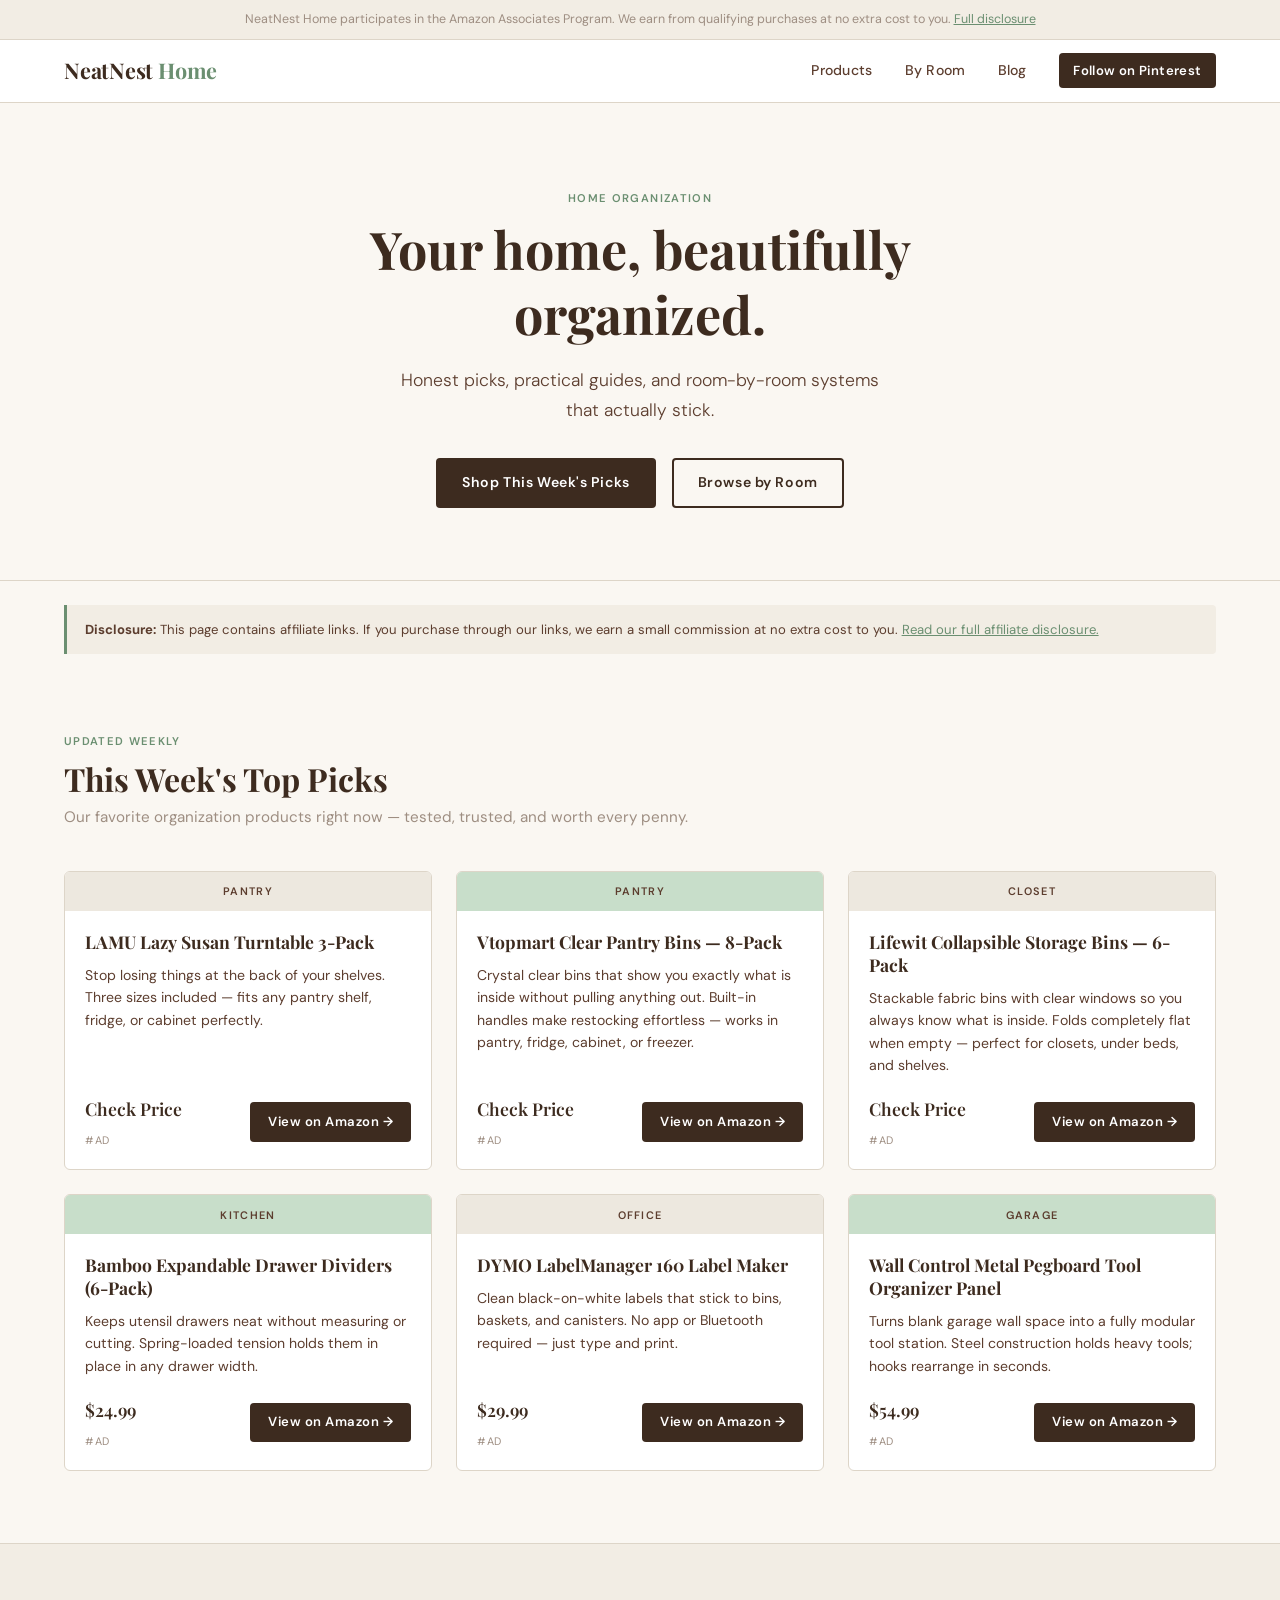
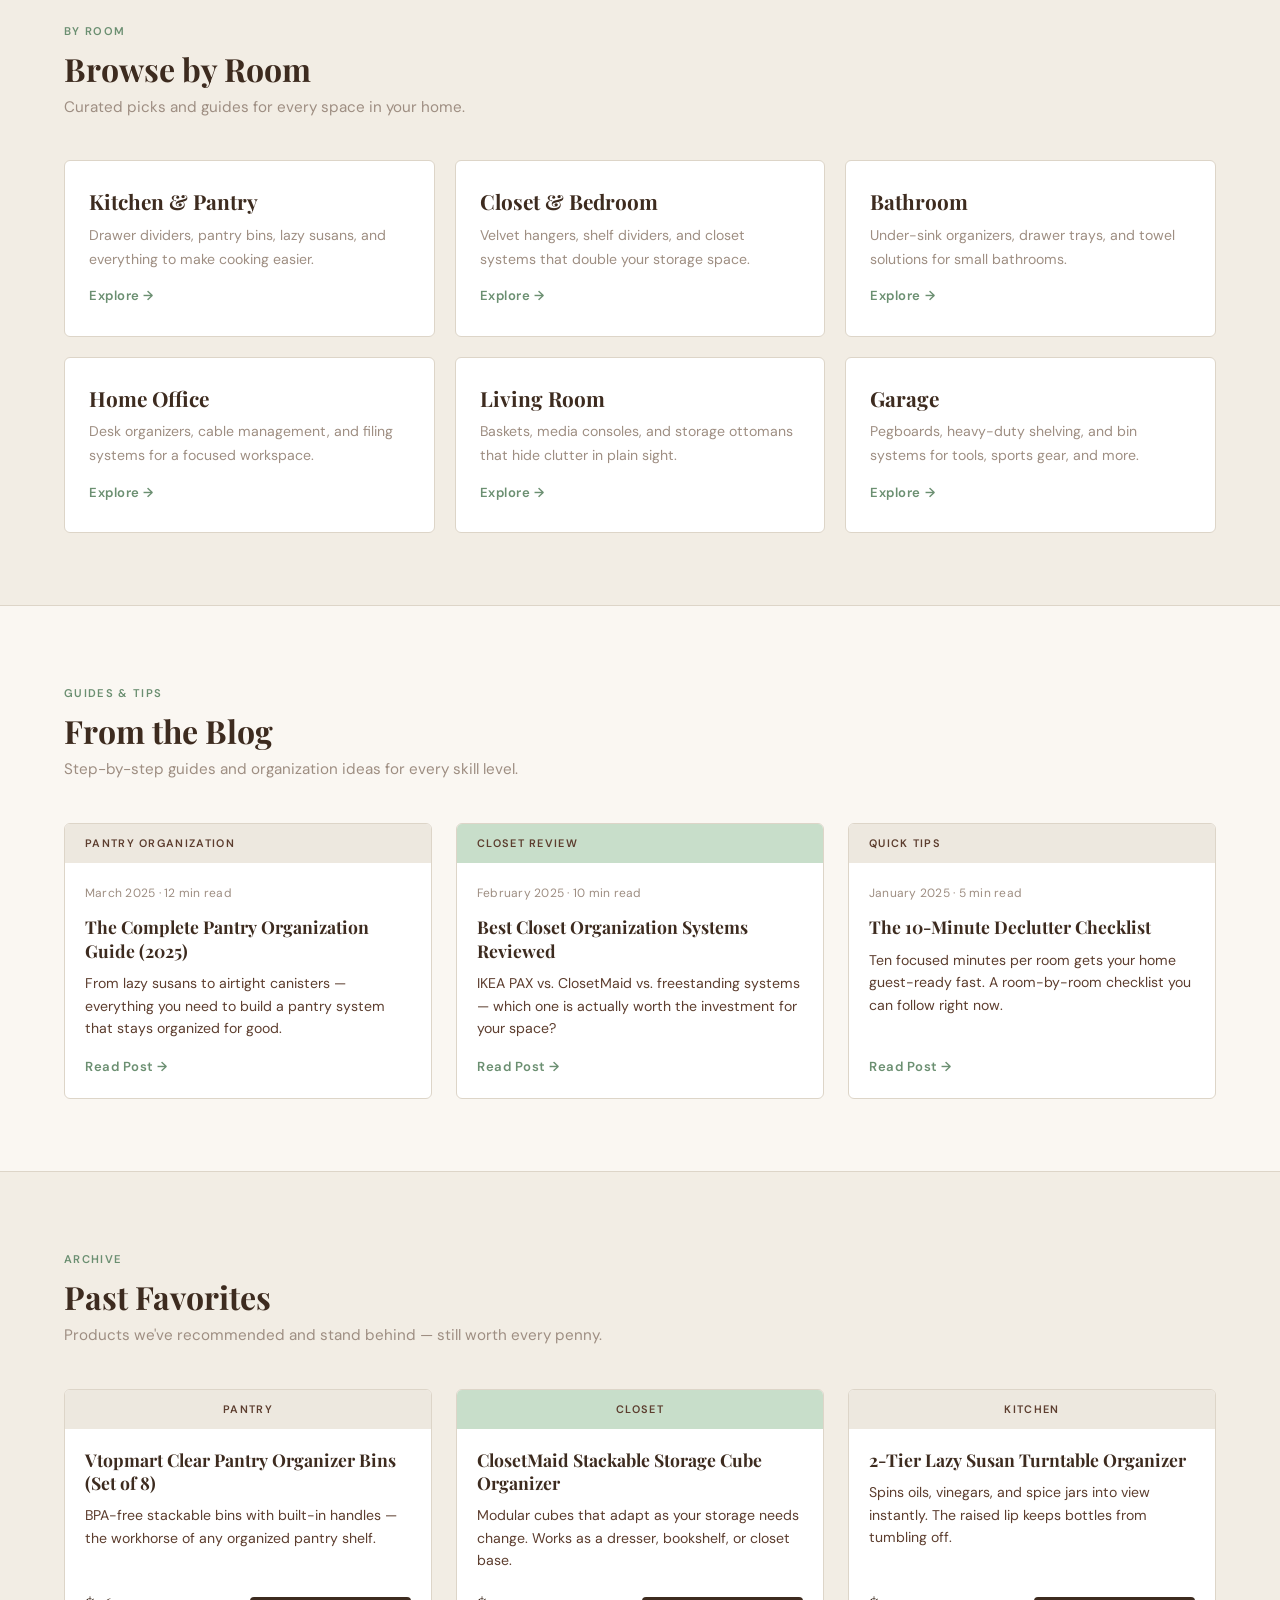
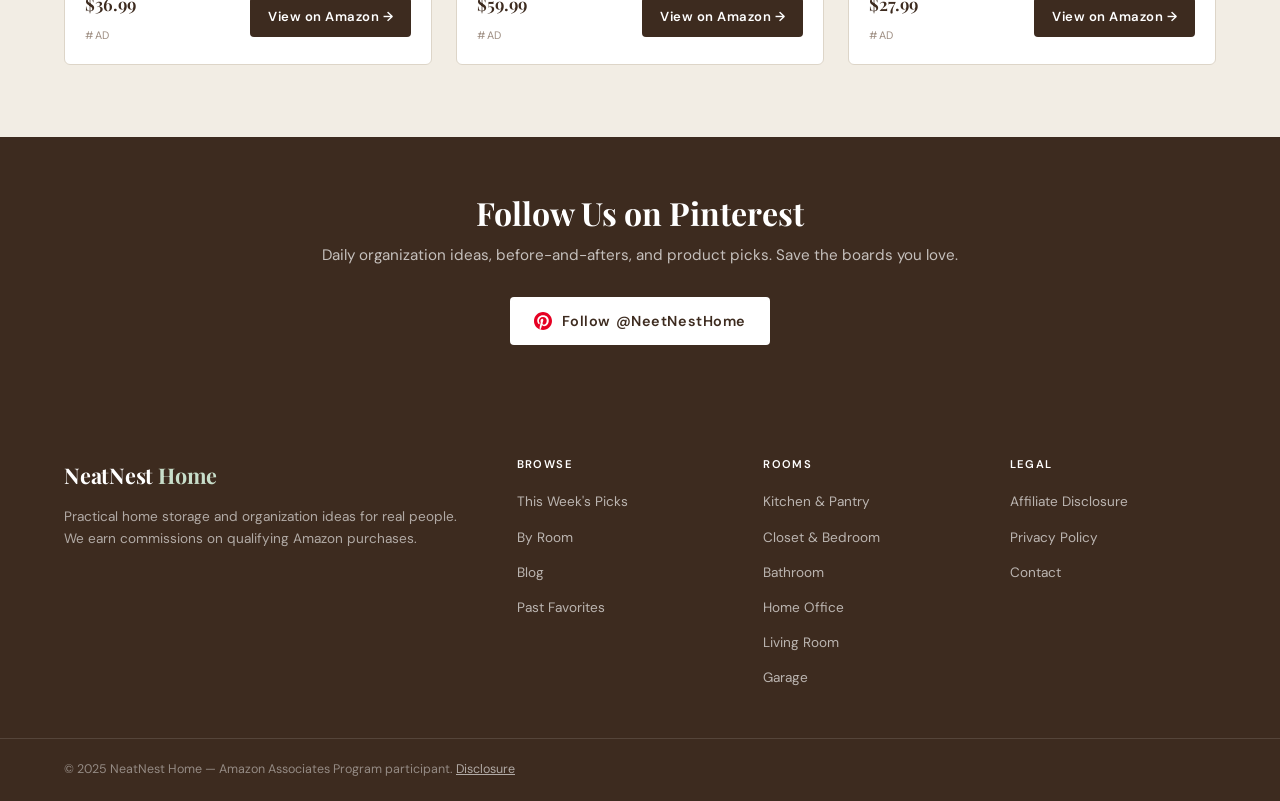
==== commit 186e803c: "Update index.html" ====
--- a/index.html
+++ b/index.html
@@ -101,20 +101,20 @@
 </div>
 
       <!-- PRODUCT 3 — edit below -->
-      <div class="product-card">
-        <div class="product-card-bar bar-tan">Bathroom</div>
-        <div class="product-card-body">
-          <h3>Under-Sink Organizer with Adjustable Shelves</h3>
-          <p>Transforms wasted under-sink chaos into two organized levels. The adjustable shelf fits around pipes without any tools.</p>
-        </div>
-        <div class="product-card-footer">
-          <div>
-            <span class="product-price">$32.99</span>
-            <span class="product-ad">#ad</span>
-          </div>
-          <a href="https://www.amazon.com/s?k=under+sink+organizer+adjustable+shelves&tag=neatnest00-20" target="_blank" rel="noopener sponsored" class="btn-amazon">View on Amazon &rarr;</a>
-        </div>
-      </div>
+     <div class="product-card">
+  <div class="product-card-bar bar-tan">Closet</div>
+  <div class="product-card-body">
+    <h3>Lifewit Collapsible Storage Bins — 6-Pack</h3>
+    <p>Stackable fabric bins with clear windows so you always know what is inside. Folds completely flat when empty — perfect for closets, under beds, and shelves.</p>
+  </div>
+  <div class="product-card-footer">
+    <div>
+      <span class="product-price">Check Price</span>
+      <span class="product-ad">#ad</span>
+    </div>
+    <a href="https://amzn.to/4coxEtD" target="_blank" rel="noopener sponsored" class="btn-amazon">View on Amazon &rarr;</a>
+  </div>
+</div>
 
       <!-- PRODUCT 4 — edit below -->
       <div class="product-card">
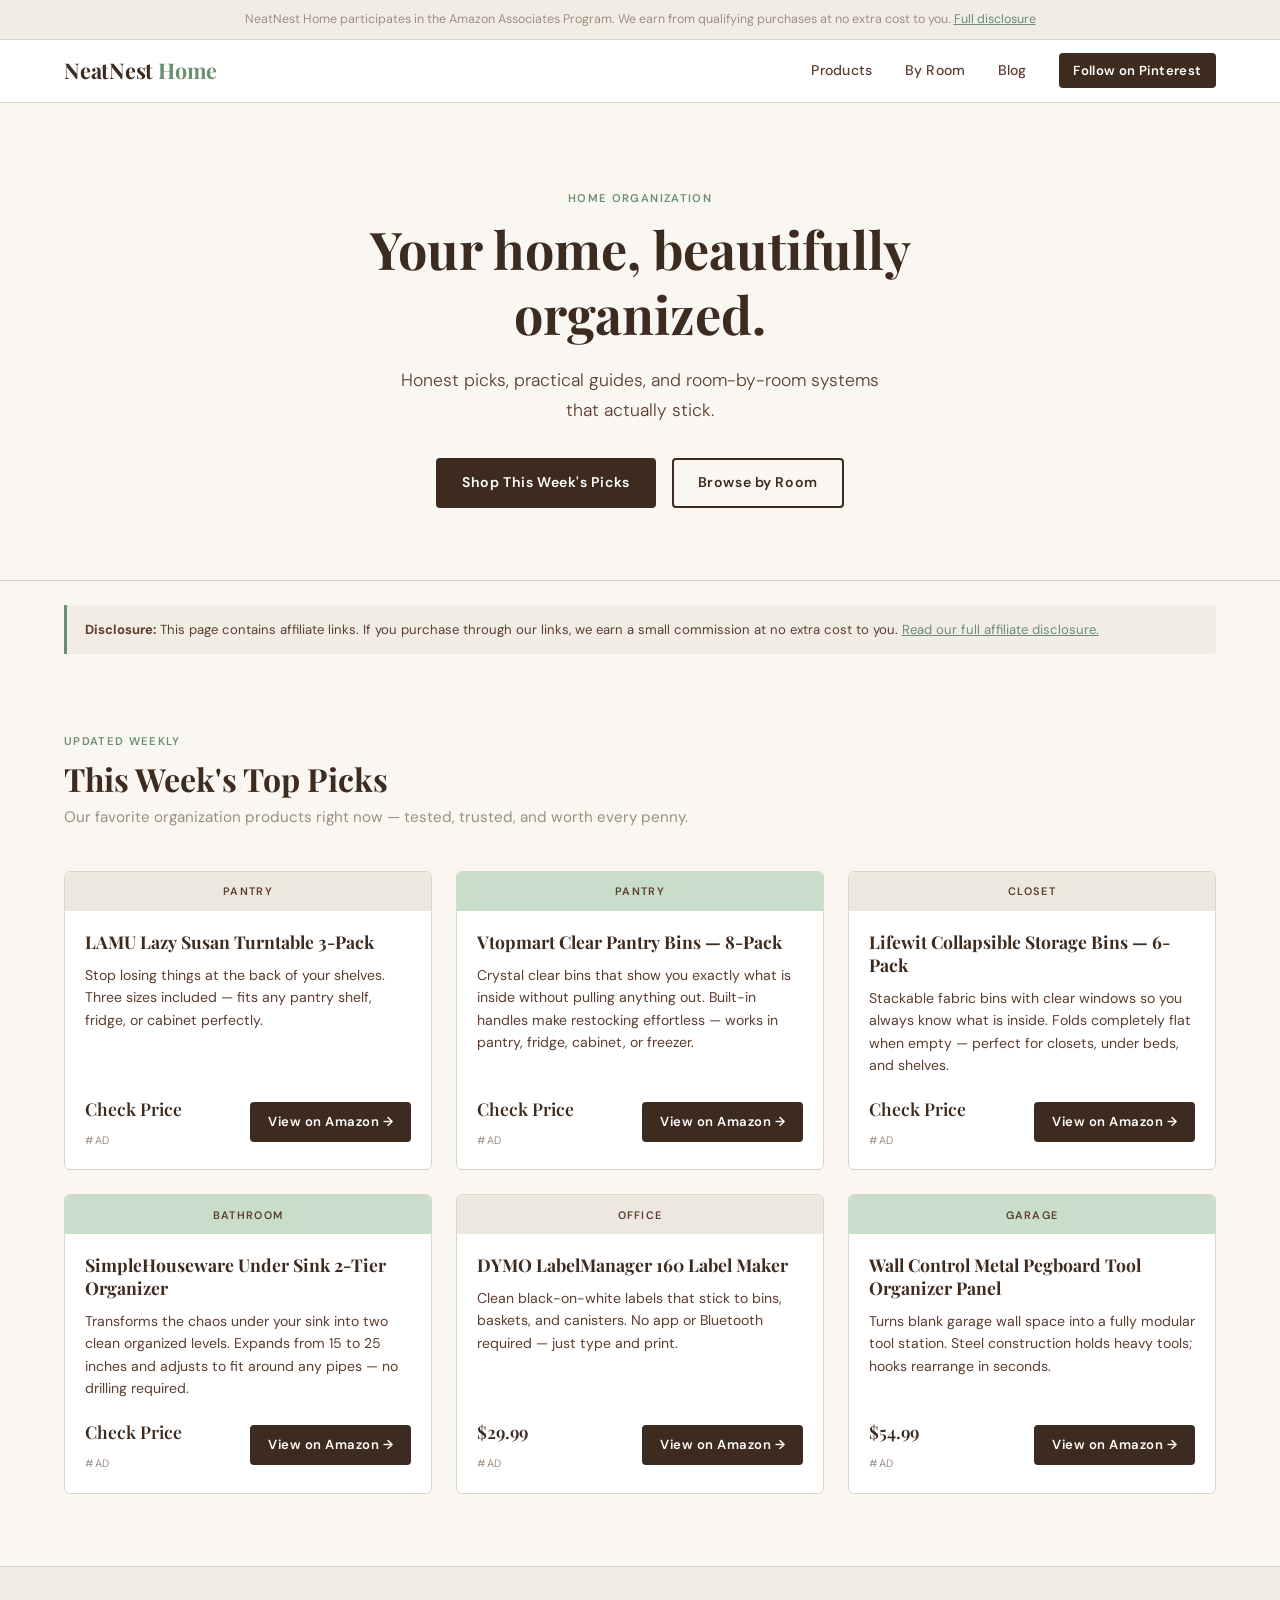
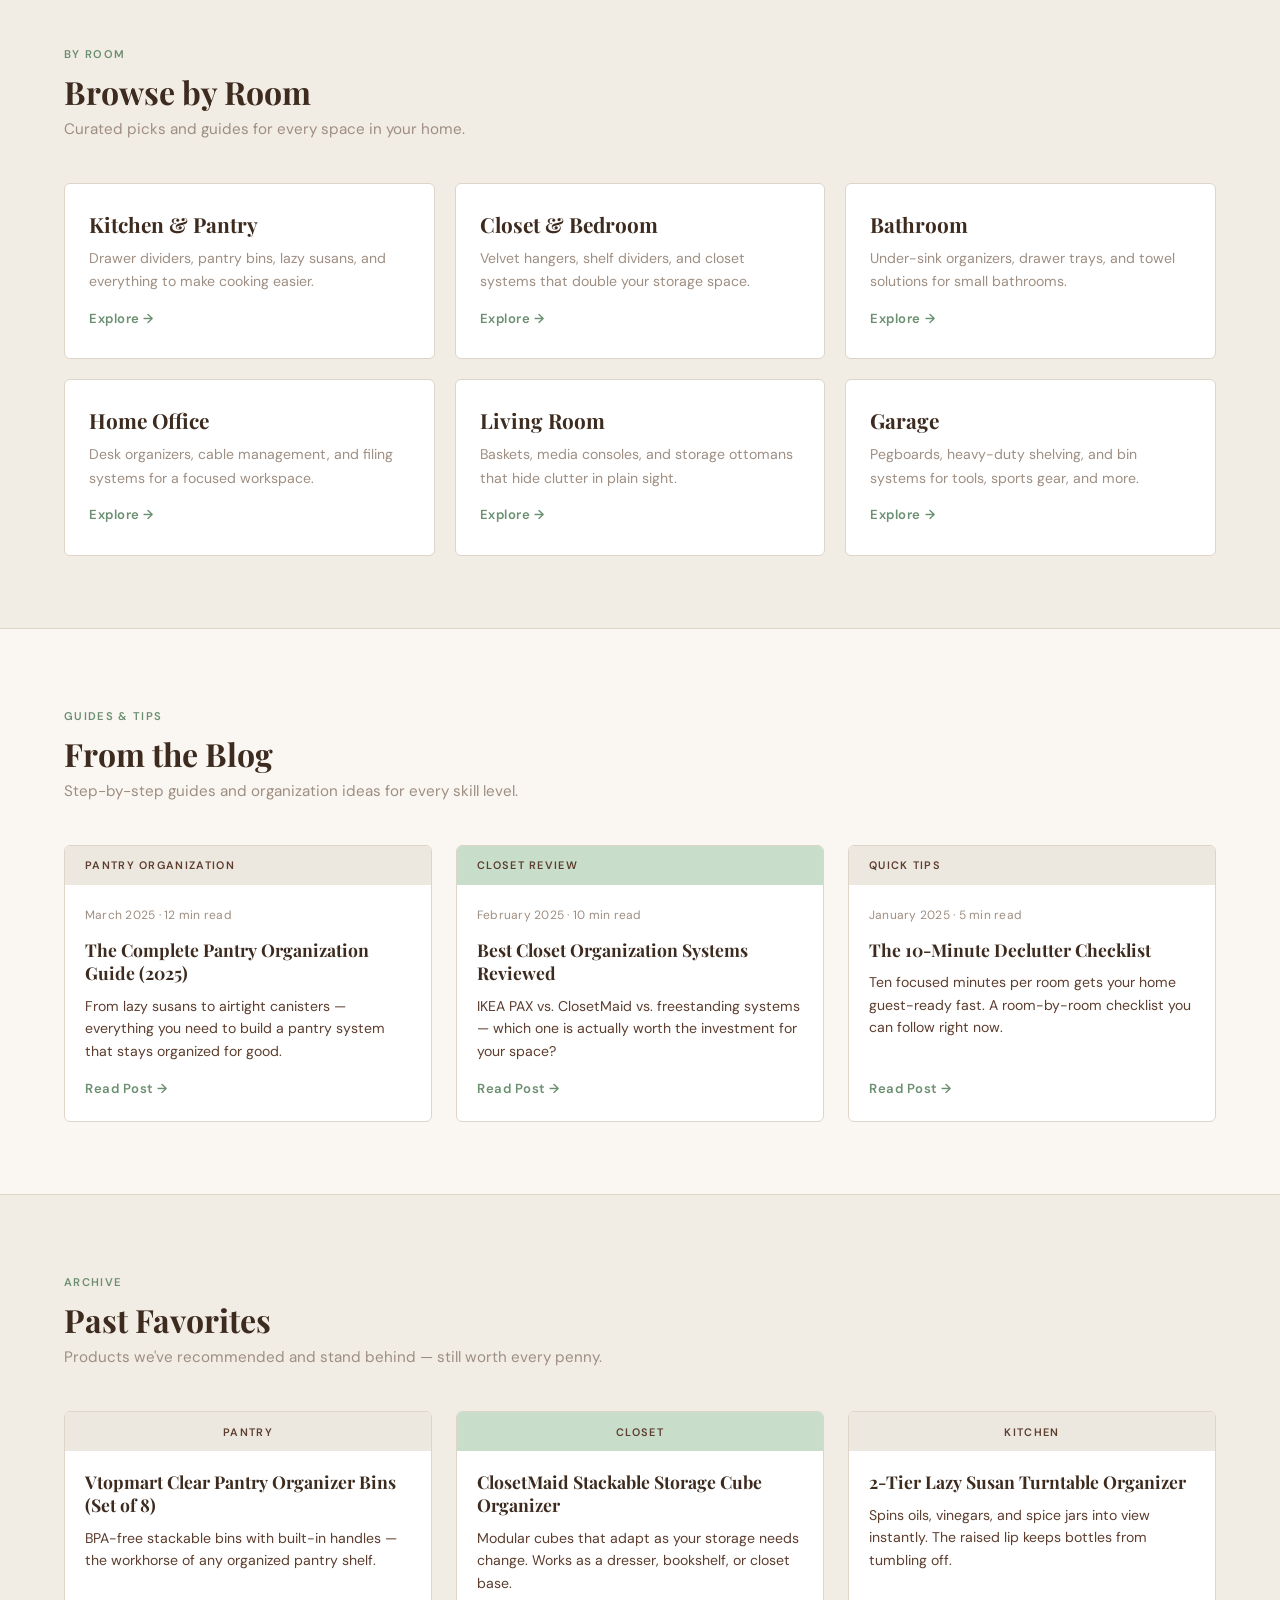
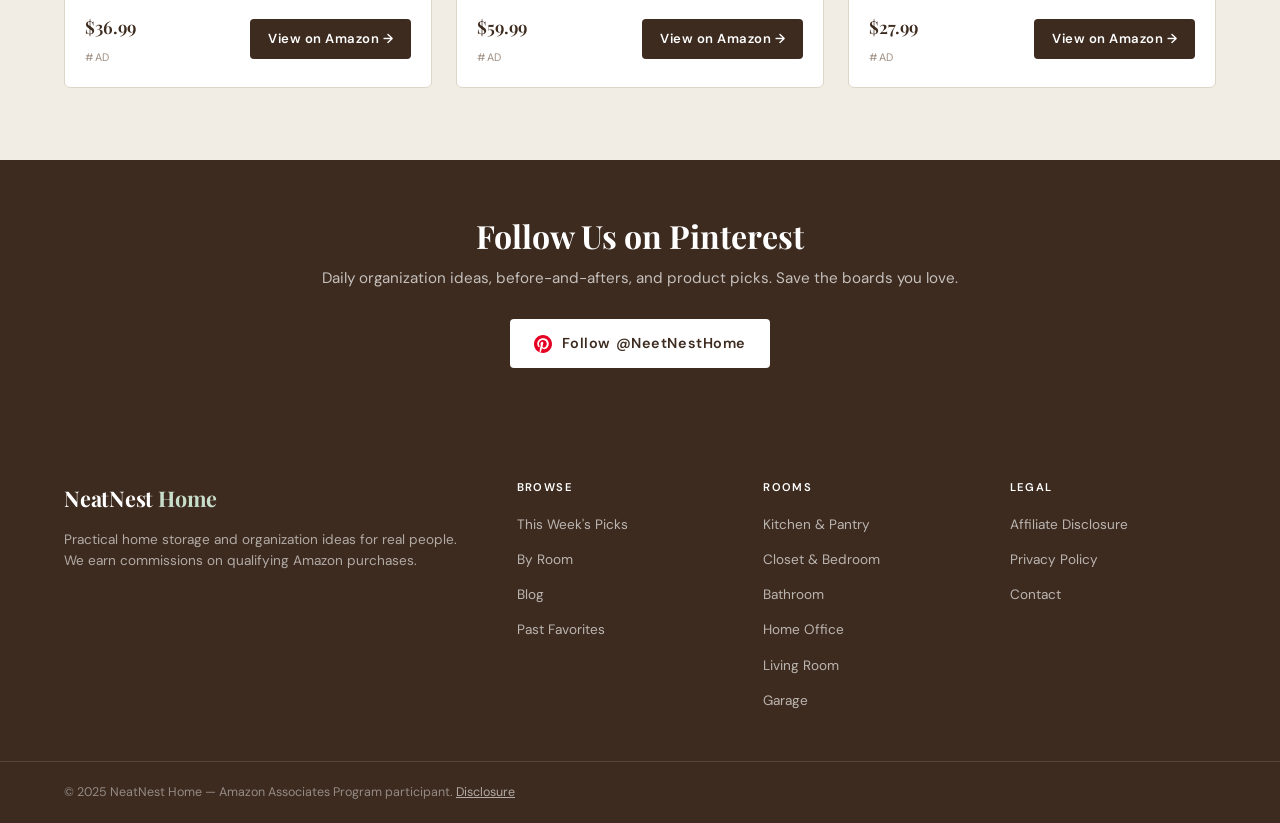
==== commit 9cf3ee2b: "Update index.html" ====
--- a/index.html
+++ b/index.html
@@ -118,19 +118,19 @@
 
       <!-- PRODUCT 4 — edit below -->
       <div class="product-card">
-        <div class="product-card-bar bar-sage">Kitchen</div>
-        <div class="product-card-body">
-          <h3>Bamboo Expandable Drawer Dividers (6-Pack)</h3>
-          <p>Keeps utensil drawers neat without measuring or cutting. Spring-loaded tension holds them in place in any drawer width.</p>
-        </div>
-        <div class="product-card-footer">
-          <div>
-            <span class="product-price">$24.99</span>
-            <span class="product-ad">#ad</span>
-          </div>
-          <a href="https://www.amazon.com/s?k=bamboo+expandable+drawer+dividers&tag=neatnest00-20" target="_blank" rel="noopener sponsored" class="btn-amazon">View on Amazon &rarr;</a>
-        </div>
-      </div>
+  <div class="product-card-bar bar-sage">Bathroom</div>
+  <div class="product-card-body">
+    <h3>SimpleHouseware Under Sink 2-Tier Organizer</h3>
+    <p>Transforms the chaos under your sink into two clean organized levels. Expands from 15 to 25 inches and adjusts to fit around any pipes — no drilling required.</p>
+  </div>
+  <div class="product-card-footer">
+    <div>
+      <span class="product-price">Check Price</span>
+      <span class="product-ad">#ad</span>
+    </div>
+    <a href="https://amzn.to/48MWfHg" target="_blank" rel="noopener sponsored" class="btn-amazon">View on Amazon &rarr;</a>
+  </div>
+</div>
 
       <!-- PRODUCT 5 — edit below -->
       <div class="product-card">
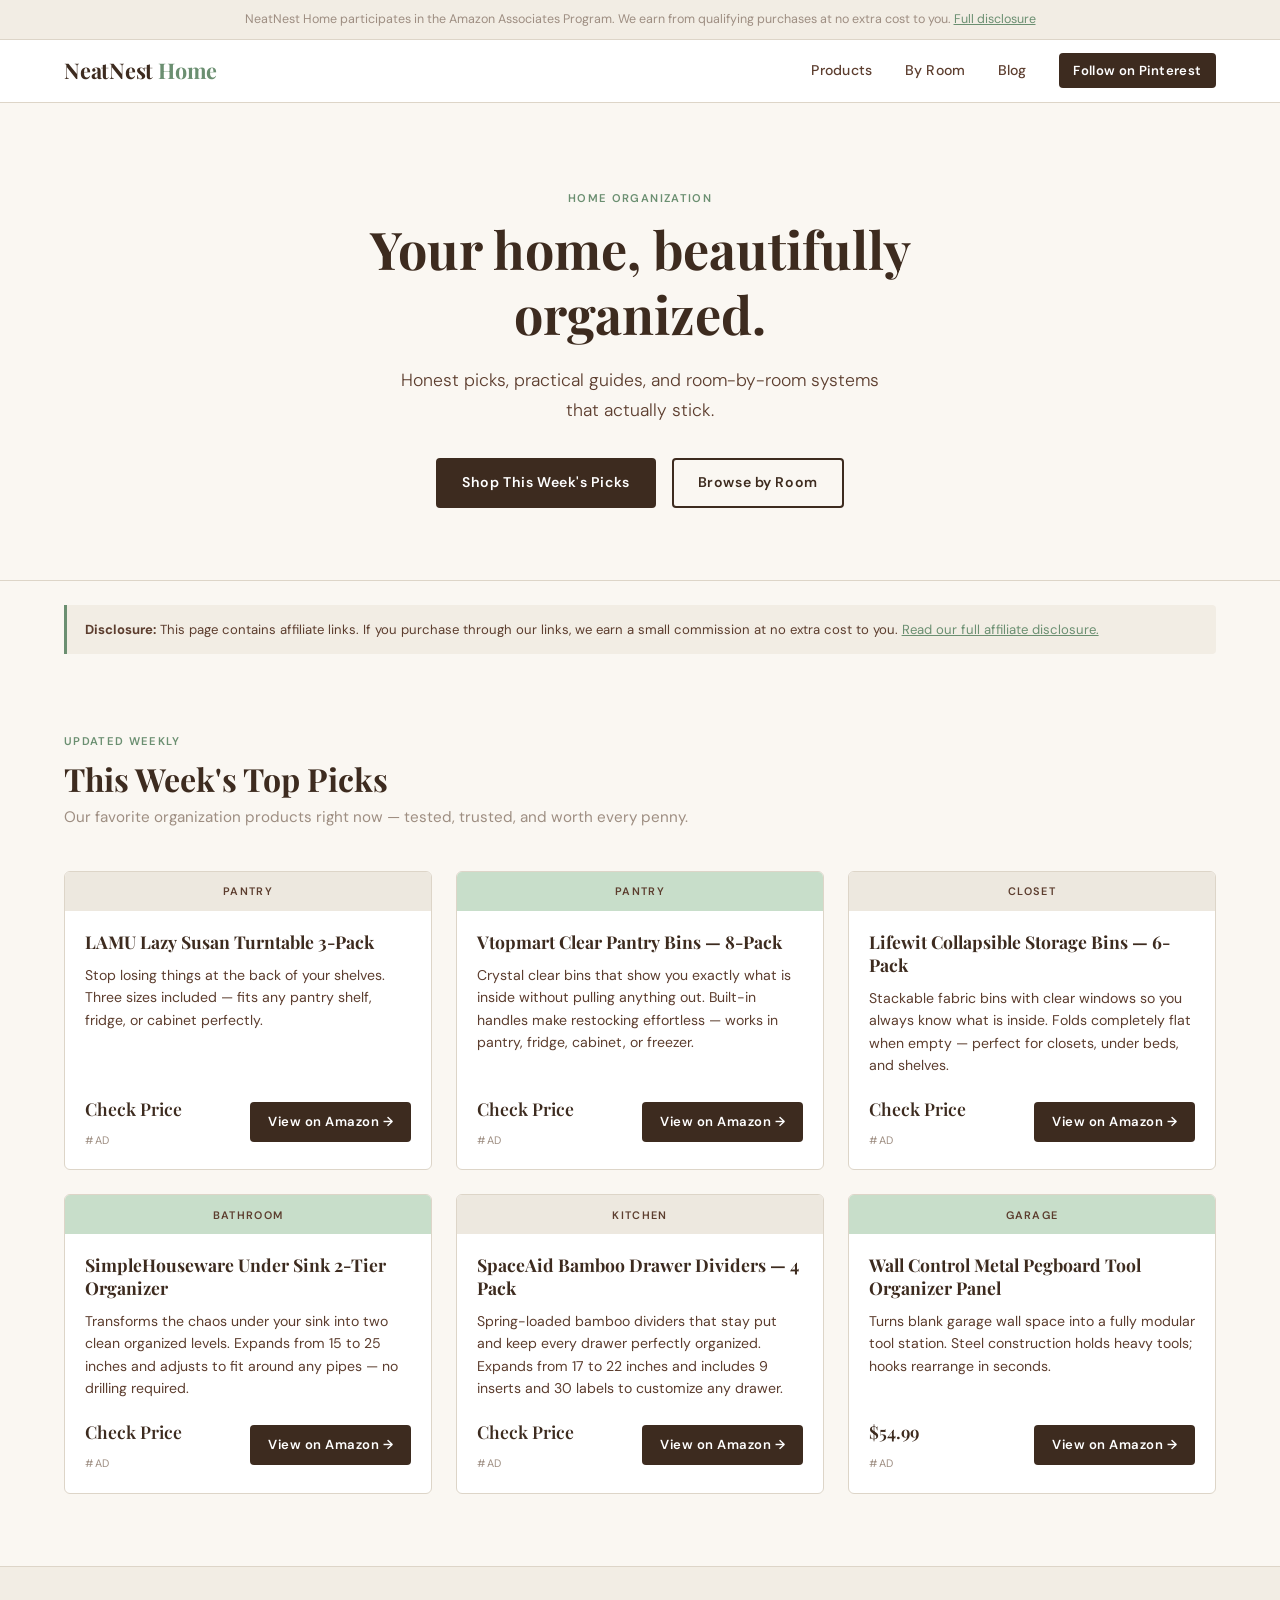
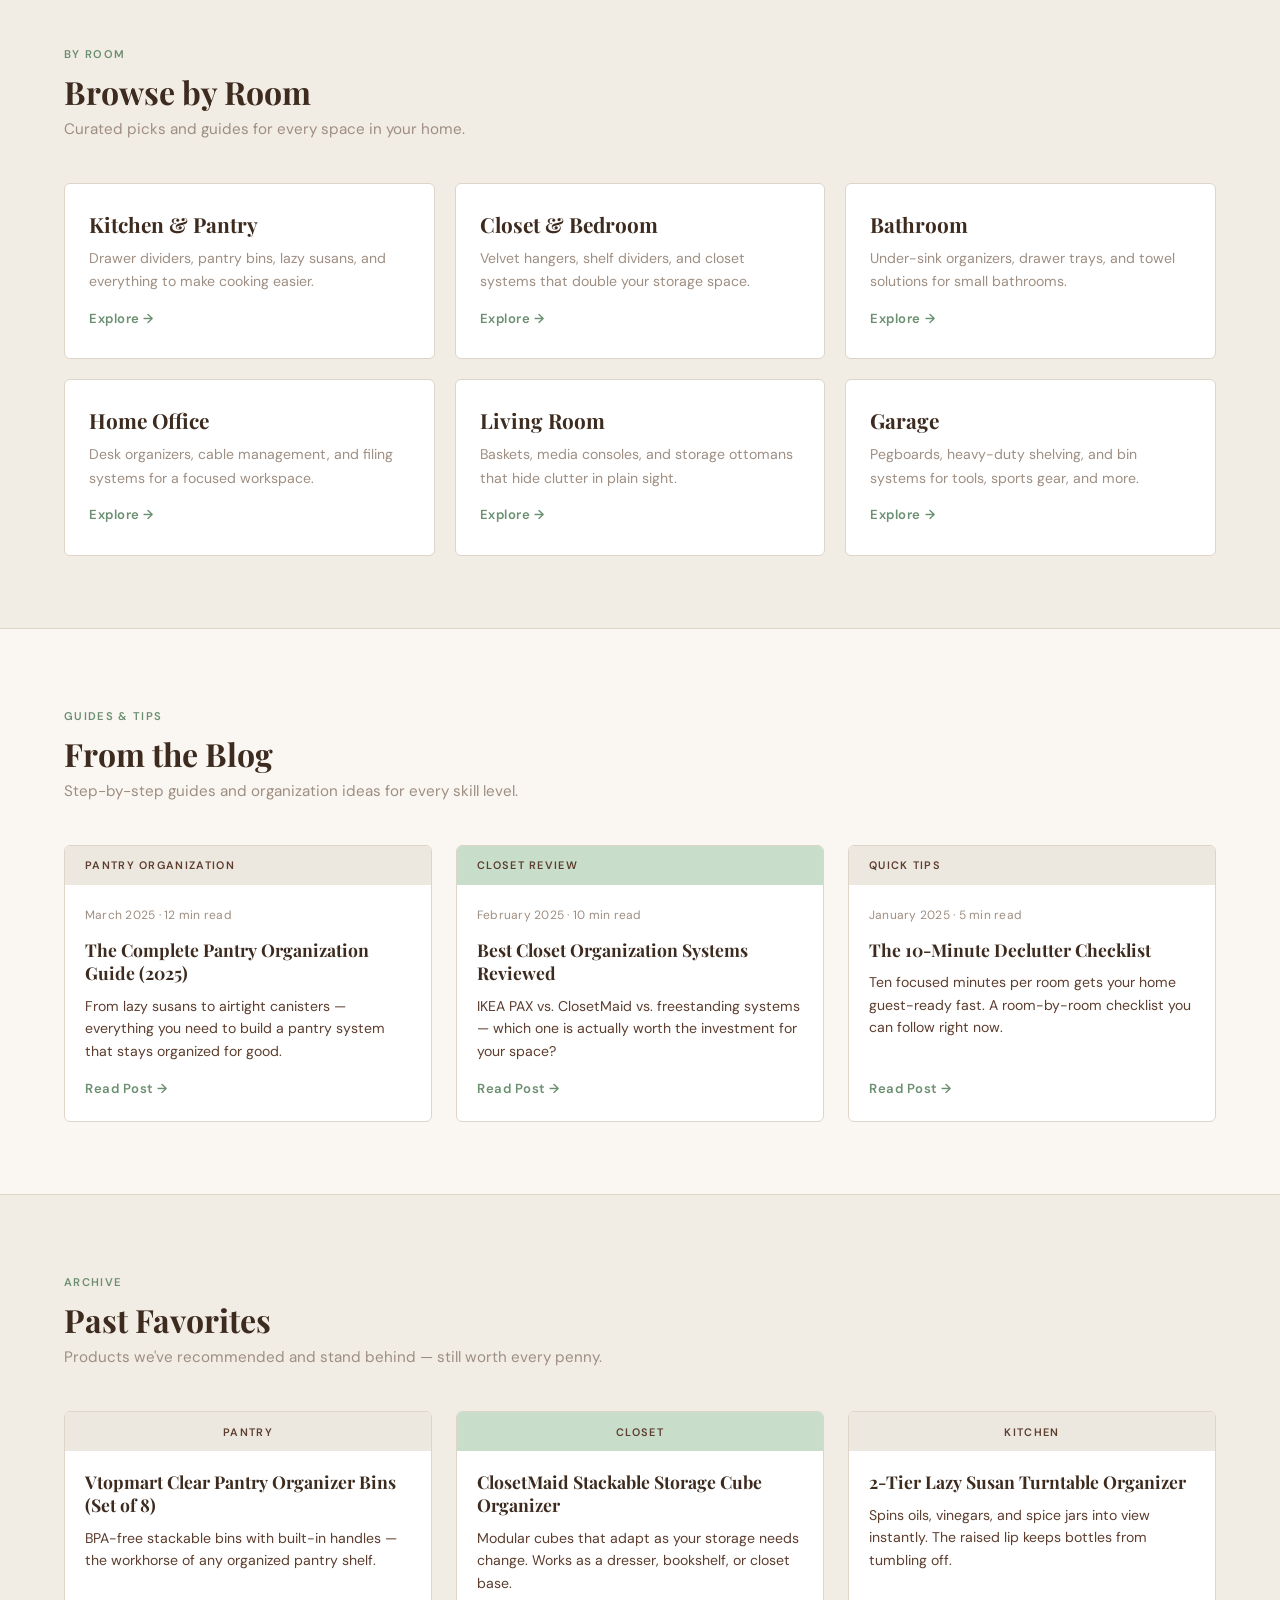
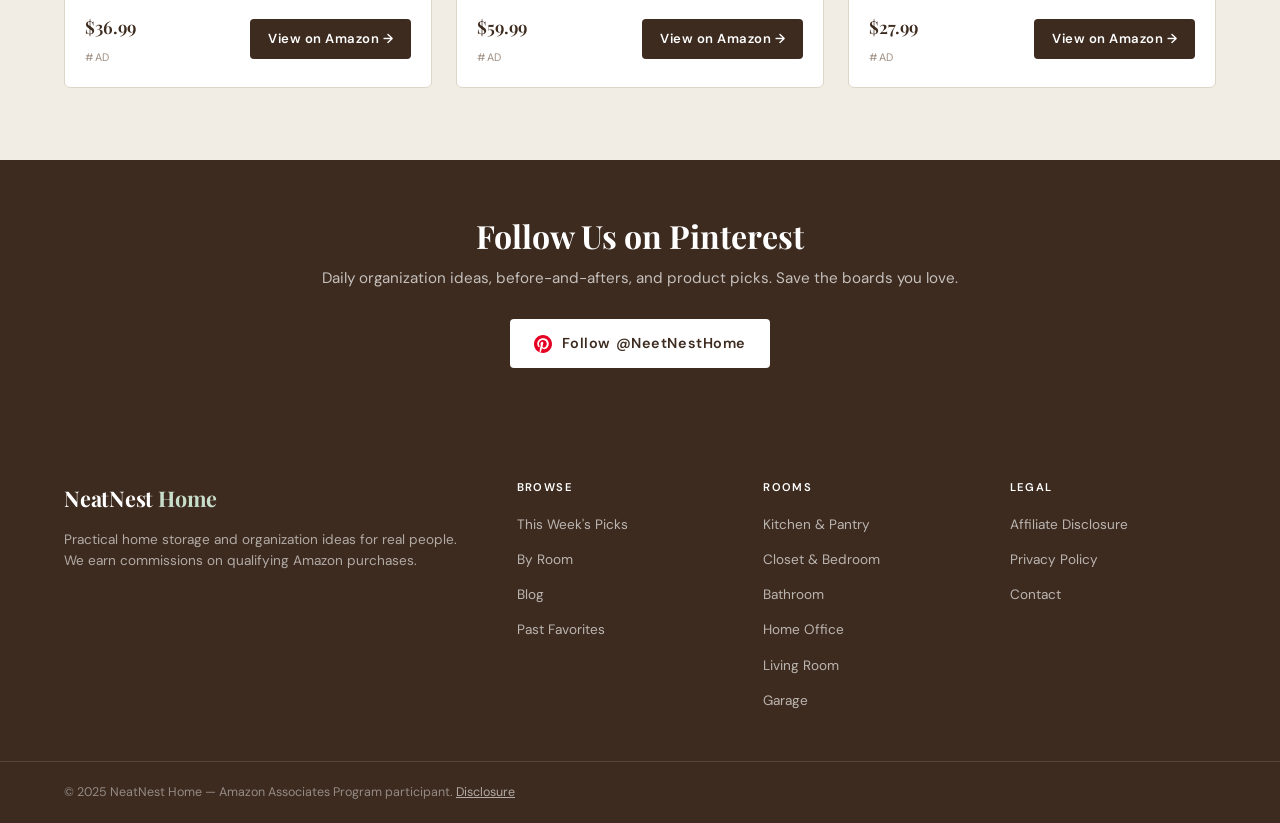
==== commit fb8964ae: "Update index.html" ====
--- a/index.html
+++ b/index.html
@@ -133,20 +133,20 @@
 </div>
 
       <!-- PRODUCT 5 — edit below -->
-      <div class="product-card">
-        <div class="product-card-bar bar-tan">Office</div>
-        <div class="product-card-body">
-          <h3>DYMO LabelManager 160 Label Maker</h3>
-          <p>Clean black-on-white labels that stick to bins, baskets, and canisters. No app or Bluetooth required — just type and print.</p>
-        </div>
-        <div class="product-card-footer">
-          <div>
-            <span class="product-price">$29.99</span>
-            <span class="product-ad">#ad</span>
-          </div>
-          <a href="https://www.amazon.com/s?k=dymo+labelmanager+160+label+maker&tag=neatnest00-20" target="_blank" rel="noopener sponsored" class="btn-amazon">View on Amazon &rarr;</a>
-        </div>
-      </div>
+     <div class="product-card">
+  <div class="product-card-bar bar-tan">Kitchen</div>
+  <div class="product-card-body">
+    <h3>SpaceAid Bamboo Drawer Dividers — 4 Pack</h3>
+    <p>Spring-loaded bamboo dividers that stay put and keep every drawer perfectly organized. Expands from 17 to 22 inches and includes 9 inserts and 30 labels to customize any drawer.</p>
+  </div>
+  <div class="product-card-footer">
+    <div>
+      <span class="product-price">Check Price</span>
+      <span class="product-ad">#ad</span>
+    </div>
+    <a href="https://amzn.to/4cd5AKX" target="_blank" rel="noopener sponsored" class="btn-amazon">View on Amazon &rarr;</a>
+  </div>
+</div>
 
       <!-- PRODUCT 6 — edit below -->
       <div class="product-card">
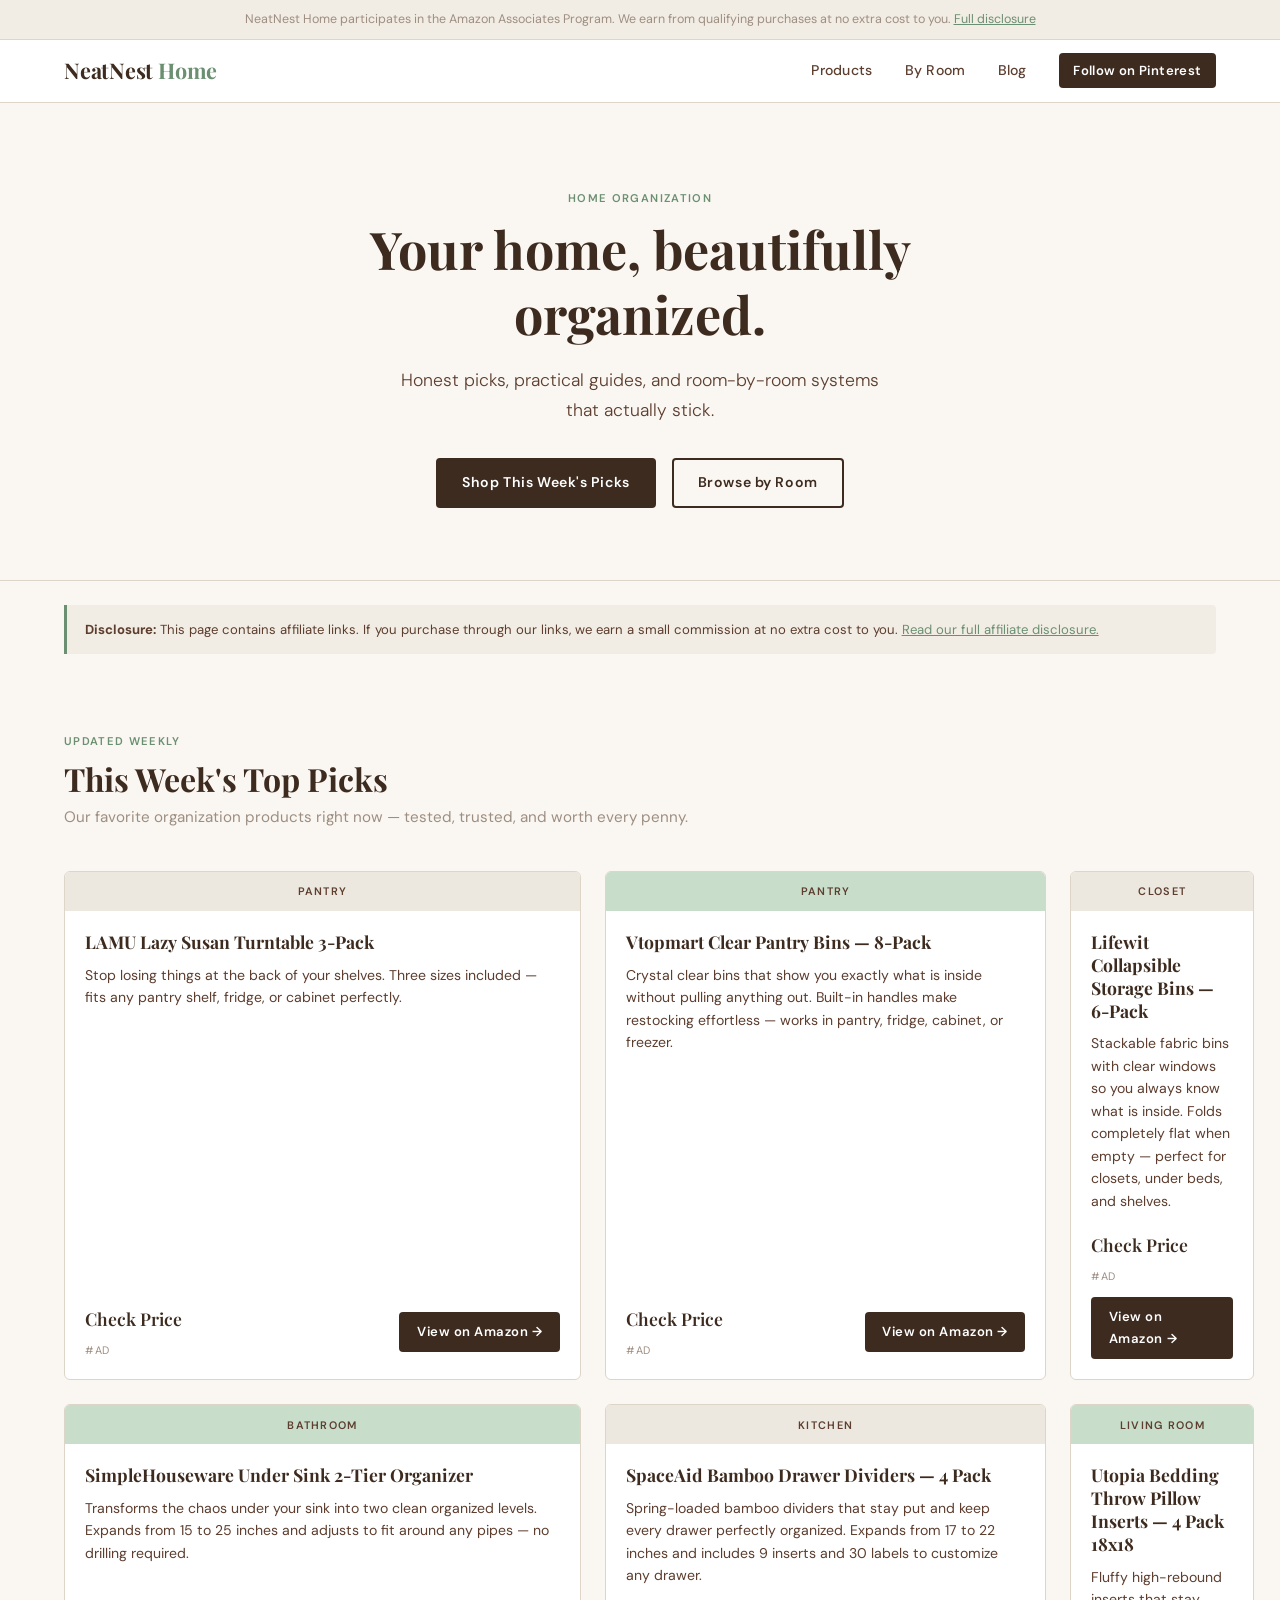
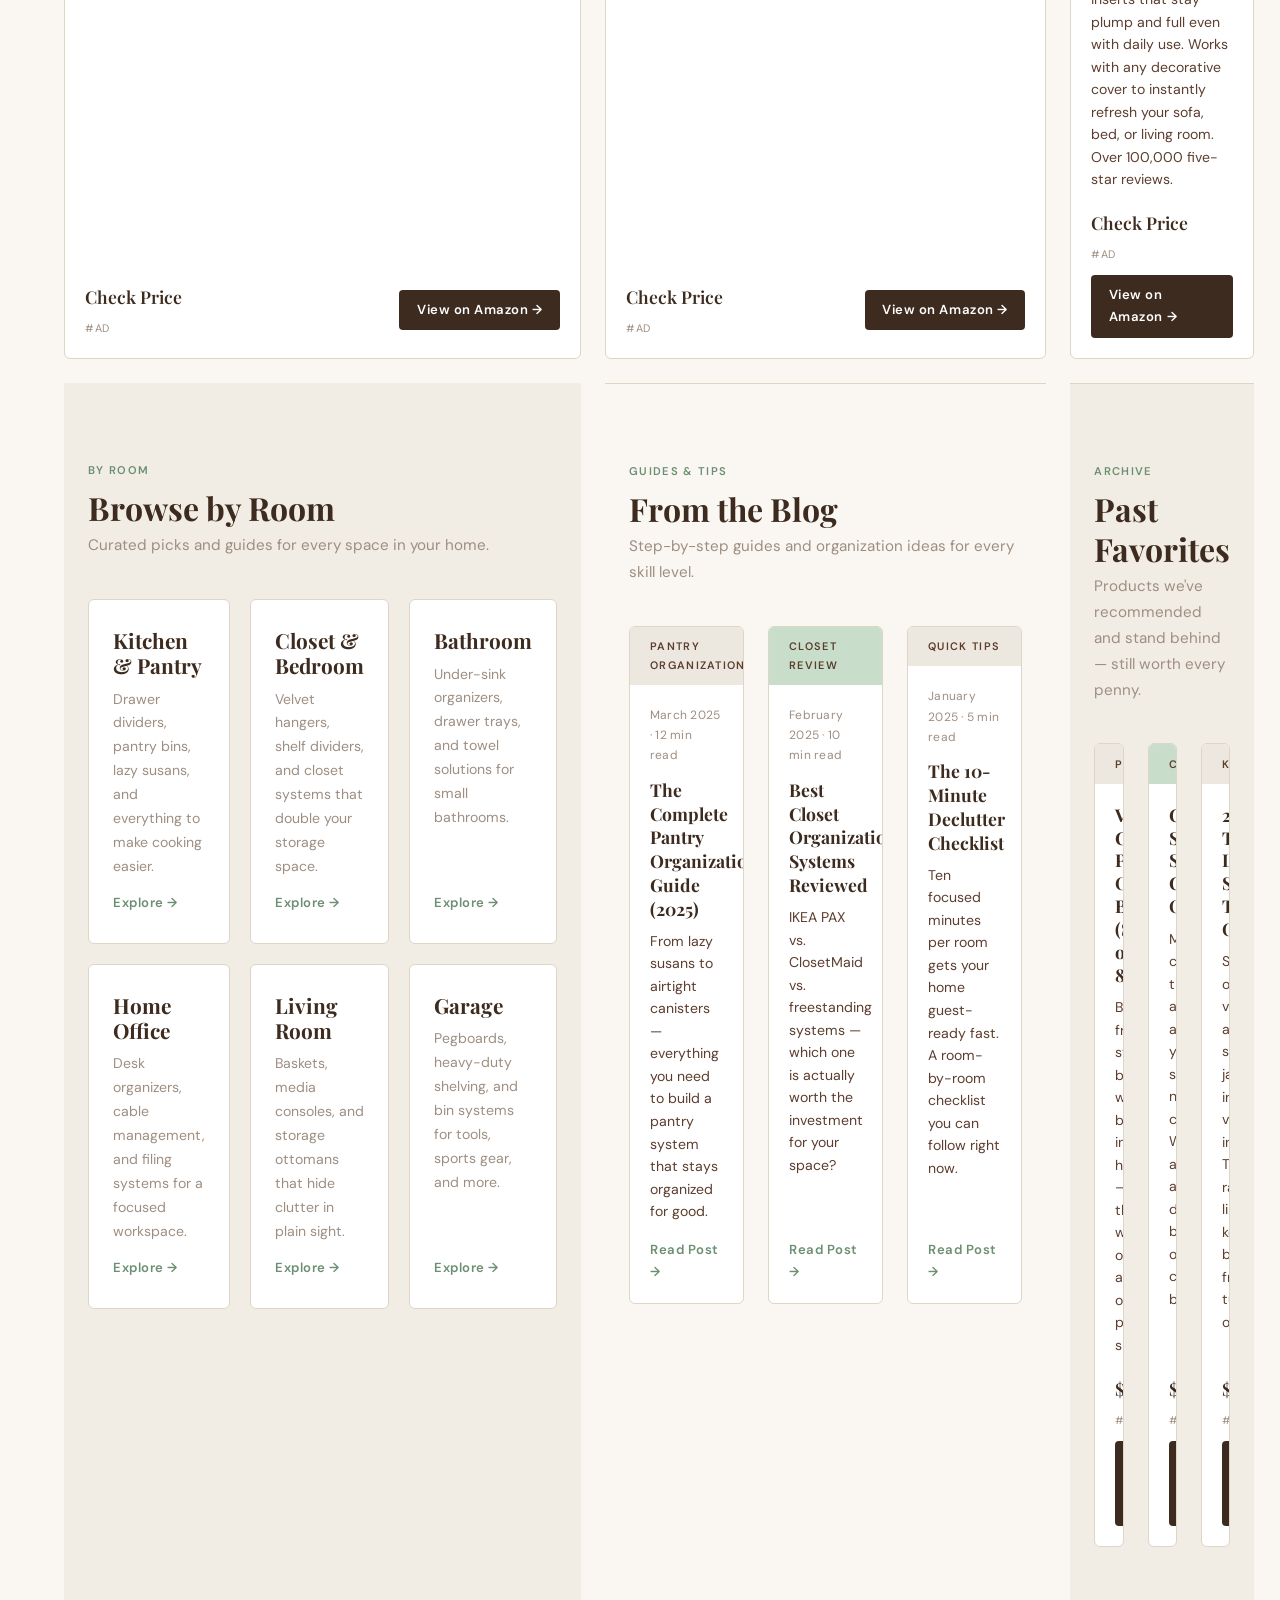
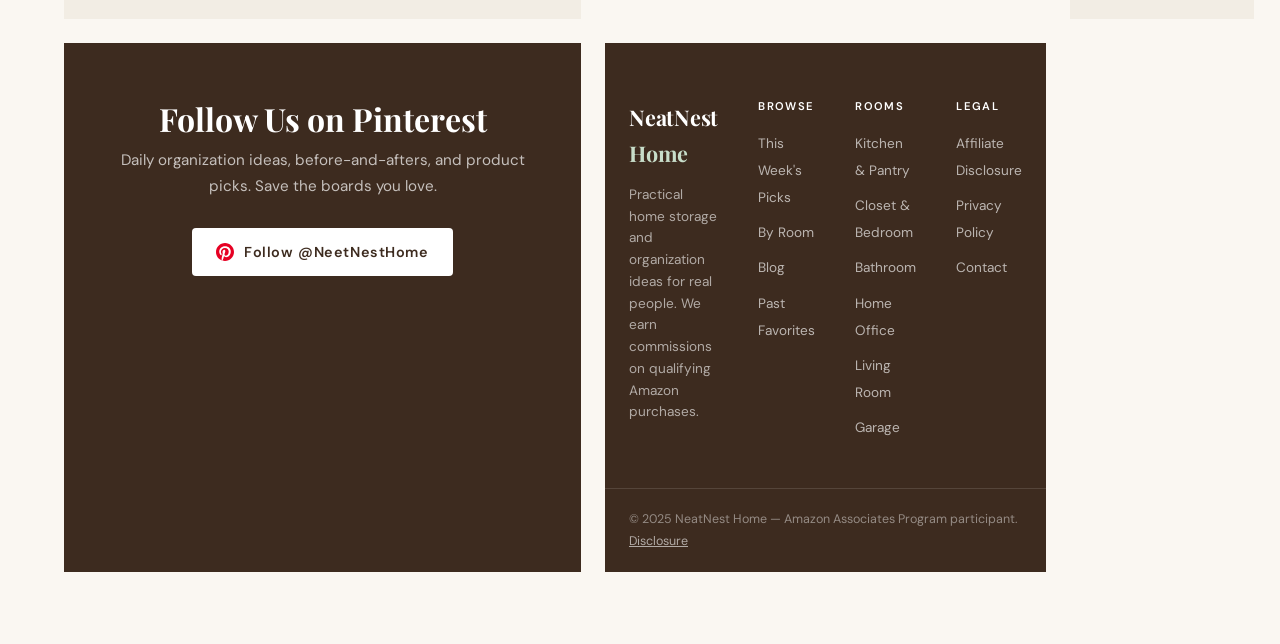
==== commit f0af722e: "Update index.html" ====
--- a/index.html
+++ b/index.html
@@ -149,25 +149,20 @@
 </div>
 
       <!-- PRODUCT 6 — edit below -->
-      <div class="product-card">
-        <div class="product-card-bar bar-sage">Garage</div>
-        <div class="product-card-body">
-          <h3>Wall Control Metal Pegboard Tool Organizer Panel</h3>
-          <p>Turns blank garage wall space into a fully modular tool station. Steel construction holds heavy tools; hooks rearrange in seconds.</p>
-        </div>
-        <div class="product-card-footer">
-          <div>
-            <span class="product-price">$54.99</span>
-            <span class="product-ad">#ad</span>
-          </div>
-          <a href="https://www.amazon.com/s?k=wall+control+metal+pegboard+tool+organizer&tag=neatnest00-20" target="_blank" rel="noopener sponsored" class="btn-amazon">View on Amazon &rarr;</a>
-        </div>
-      </div>
-
-    </div>
-  </div>
-</section>
-
+     <div class="product-card">
+  <div class="product-card-bar bar-sage">Living Room</div>
+  <div class="product-card-body">
+    <h3>Utopia Bedding Throw Pillow Inserts — 4 Pack 18x18</h3>
+    <p>Fluffy high-rebound inserts that stay plump and full even with daily use. Works with any decorative cover to instantly refresh your sofa, bed, or living room. Over 100,000 five-star reviews.</p>
+  </div>
+  <div class="product-card-footer">
+    <div>
+      <span class="product-price">Check Price</span>
+      <span class="product-ad">#ad</span>
+    </div>
+    <a href="https://amzn.to/4cqqJA5" target="_blank" rel="noopener sponsored" class="btn-amazon">View on Amazon &rarr;</a>
+  </div>
+</div>
 <!-- BROWSE BY ROOM -->
 <section class="section" id="rooms" style="background: var(--cream-mid);">
   <div class="container">
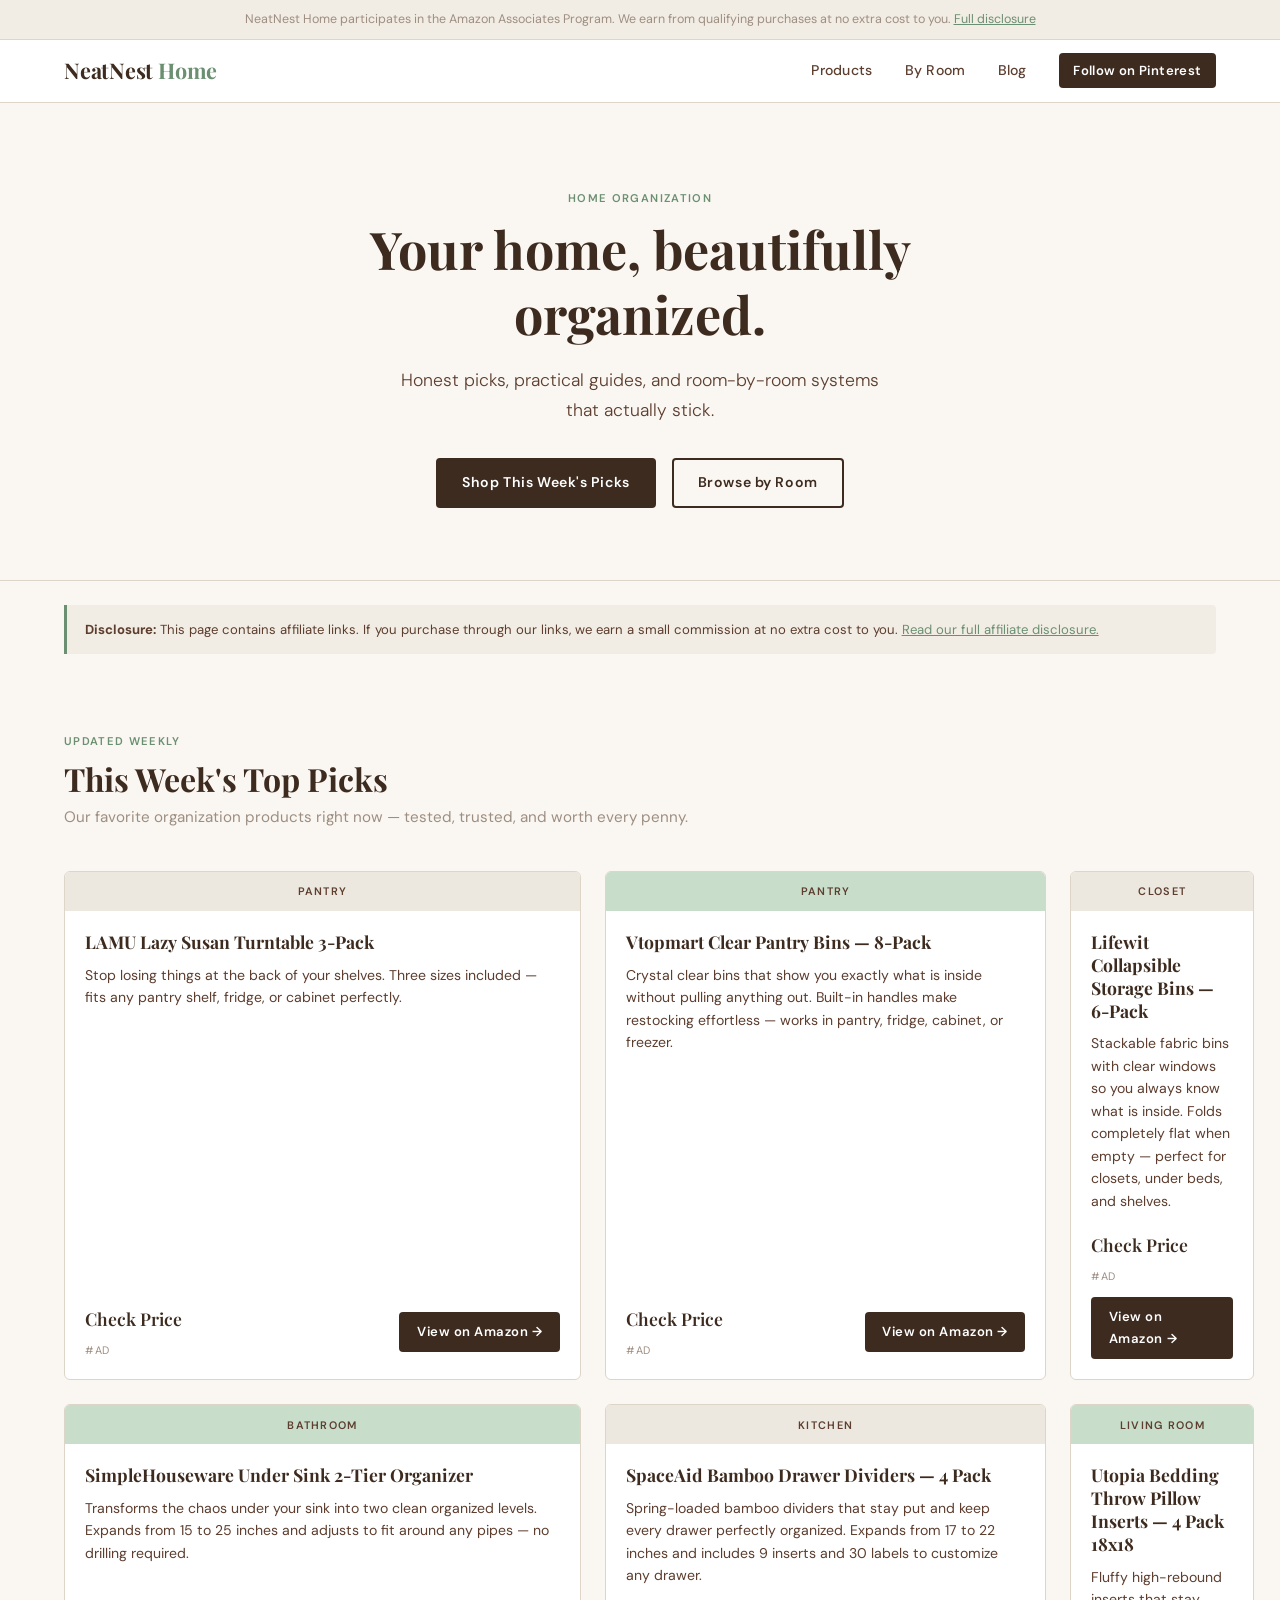
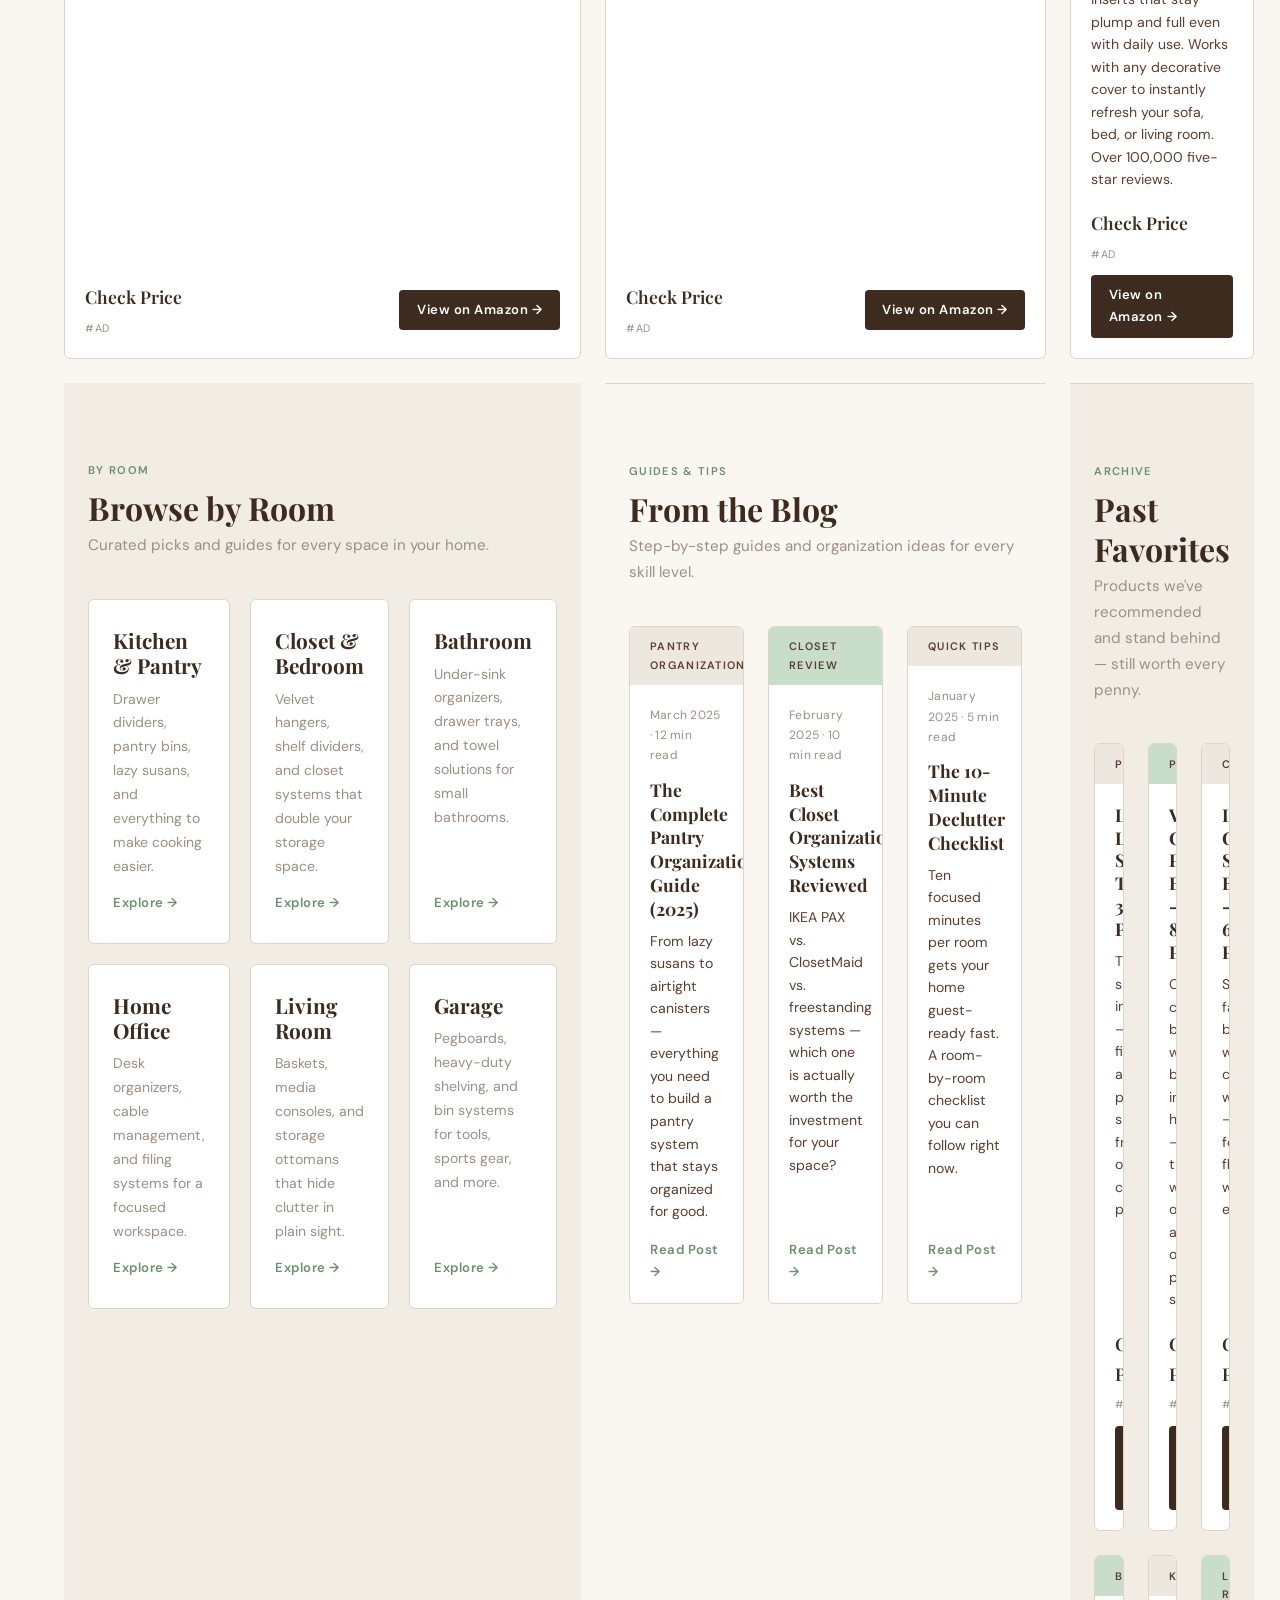
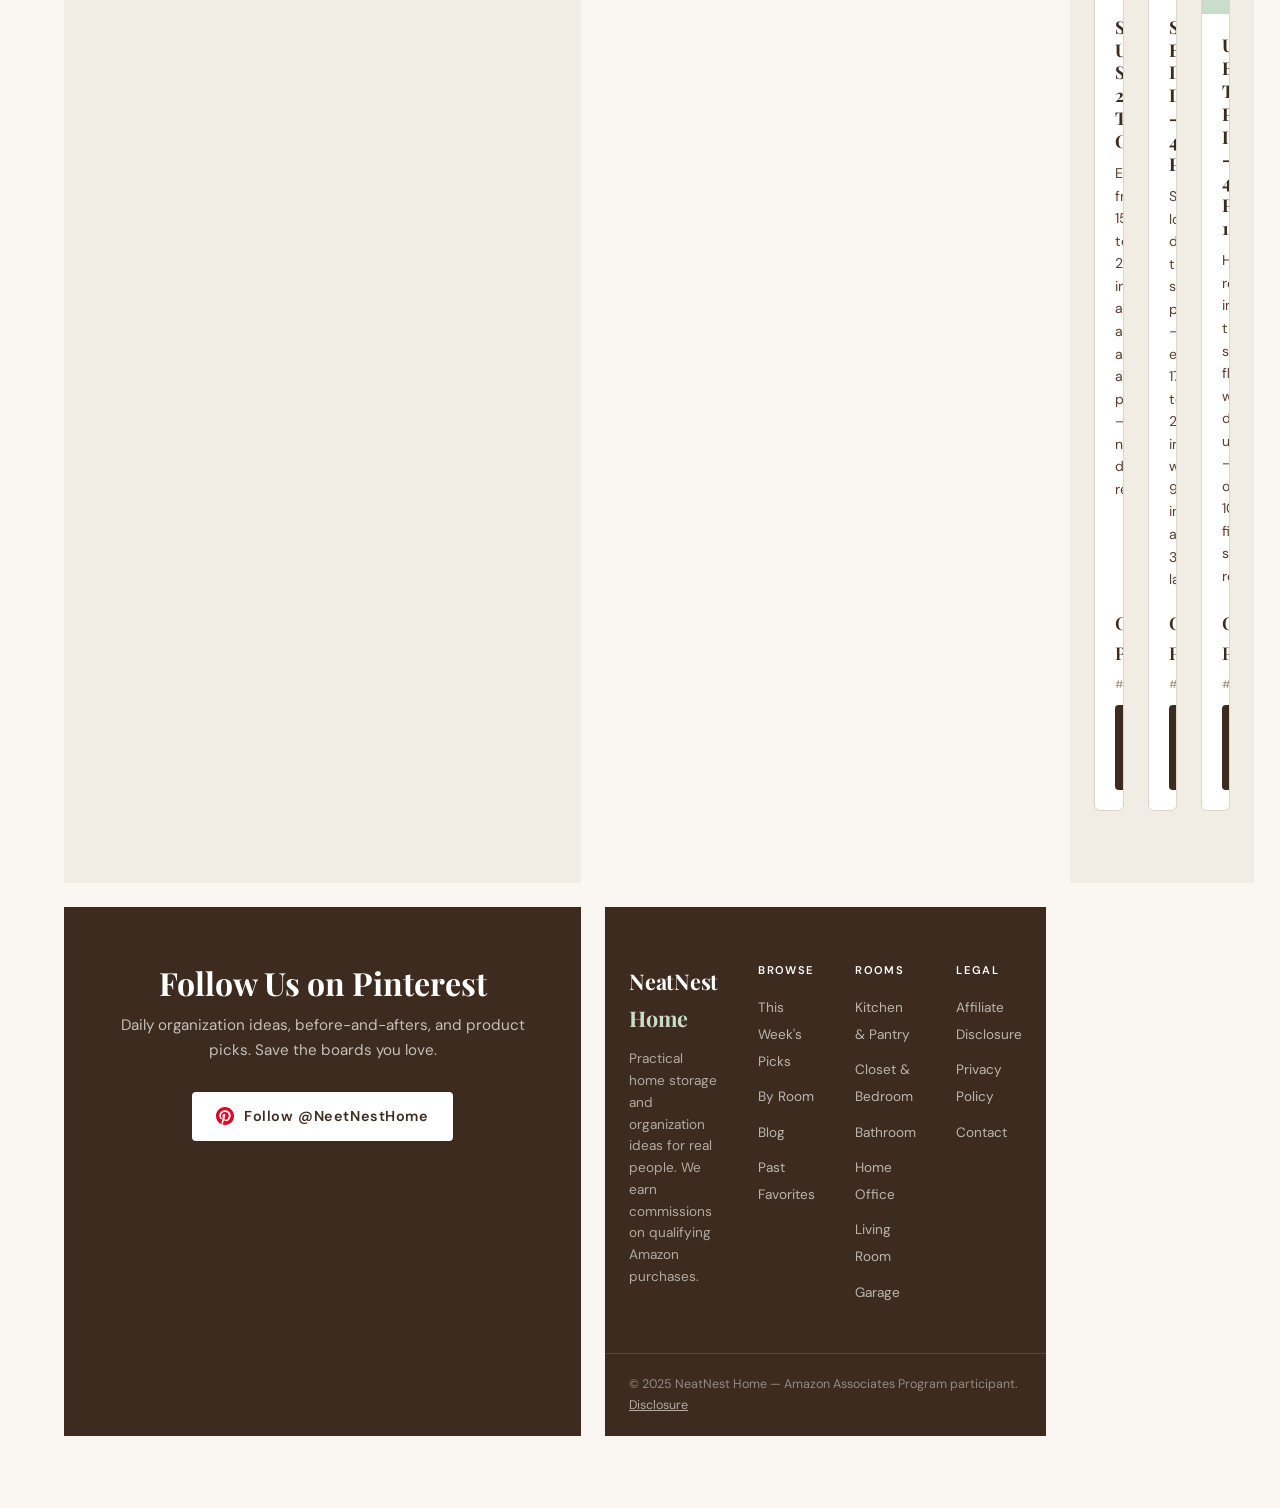
==== commit 8e64f9ea: "Update index.html" ====
--- a/index.html
+++ b/index.html
@@ -260,51 +260,77 @@
     </div>
     <div class="card-grid card-grid--3">
 
-      <div class="product-card">
-        <div class="product-card-bar bar-tan">Pantry</div>
-        <div class="product-card-body">
-          <h3>Vtopmart Clear Pantry Organizer Bins (Set of 8)</h3>
-          <p>BPA-free stackable bins with built-in handles — the workhorse of any organized pantry shelf.</p>
-        </div>
-        <div class="product-card-footer">
-          <div>
-            <span class="product-price">$36.99</span>
-            <span class="product-ad">#ad</span>
-          </div>
-          <a href="https://www.amazon.com/s?k=vtopmart+clear+pantry+organizer+bins&tag=neatnest00-20" target="_blank" rel="noopener sponsored" class="btn-amazon">View on Amazon &rarr;</a>
-        </div>
-      </div>
-
-      <div class="product-card">
-        <div class="product-card-bar bar-sage">Closet</div>
-        <div class="product-card-body">
-          <h3>ClosetMaid Stackable Storage Cube Organizer</h3>
-          <p>Modular cubes that adapt as your storage needs change. Works as a dresser, bookshelf, or closet base.</p>
-        </div>
-        <div class="product-card-footer">
-          <div>
-            <span class="product-price">$59.99</span>
-            <span class="product-ad">#ad</span>
-          </div>
-          <a href="https://www.amazon.com/s?k=closetmaid+stackable+cube+organizer&tag=neatnest00-20" target="_blank" rel="noopener sponsored" class="btn-amazon">View on Amazon &rarr;</a>
-        </div>
-      </div>
-
-      <div class="product-card">
-        <div class="product-card-bar bar-tan">Kitchen</div>
-        <div class="product-card-body">
-          <h3>2-Tier Lazy Susan Turntable Organizer</h3>
-          <p>Spins oils, vinegars, and spice jars into view instantly. The raised lip keeps bottles from tumbling off.</p>
-        </div>
-        <div class="product-card-footer">
-          <div>
-            <span class="product-price">$27.99</span>
-            <span class="product-ad">#ad</span>
-          </div>
-          <a href="https://www.amazon.com/s?k=2+tier+lazy+susan+pantry+organizer&tag=neatnest00-20" target="_blank" rel="noopener sponsored" class="btn-amazon">View on Amazon &rarr;</a>
-        </div>
-      </div>
-
+    <div class="product-card">
+  <div class="product-card-bar bar-tan">Pantry</div>
+  <div class="product-card-body">
+    <h3>LAMU Lazy Susan Turntable 3-Pack</h3>
+    <p>Three sizes included — fits any pantry shelf, fridge, or cabinet perfectly.</p>
+  </div>
+  <div class="product-card-footer">
+    <div><span class="product-price">Check Price</span><span class="product-ad">#ad</span></div>
+    <a href="https://amzn.to/4meXYLh" target="_blank" rel="noopener sponsored" class="btn-amazon">View on Amazon &rarr;</a>
+  </div>
+</div>
+
+<div class="product-card">
+  <div class="product-card-bar bar-sage">Pantry</div>
+  <div class="product-card-body">
+    <h3>Vtopmart Clear Pantry Bins — 8-Pack</h3>
+    <p>Crystal clear bins with built-in handles — the workhorse of any organized pantry shelf.</p>
+  </div>
+  <div class="product-card-footer">
+    <div><span class="product-price">Check Price</span><span class="product-ad">#ad</span></div>
+    <a href="https://amzn.to/4cgnZFa" target="_blank" rel="noopener sponsored" class="btn-amazon">View on Amazon &rarr;</a>
+  </div>
+</div>
+
+<div class="product-card">
+  <div class="product-card-bar bar-tan">Closet</div>
+  <div class="product-card-body">
+    <h3>Lifewit Collapsible Storage Bins — 6-Pack</h3>
+    <p>Stackable fabric bins with clear windows — folds flat when empty.</p>
+  </div>
+  <div class="product-card-footer">
+    <div><span class="product-price">Check Price</span><span class="product-ad">#ad</span></div>
+    <a href="https://amzn.to/4coxEtD" target="_blank" rel="noopener sponsored" class="btn-amazon">View on Amazon &rarr;</a>
+  </div>
+</div>
+
+<div class="product-card">
+  <div class="product-card-bar bar-sage">Bathroom</div>
+  <div class="product-card-body">
+    <h3>SimpleHouseware Under Sink 2-Tier Organizer</h3>
+    <p>Expands from 15 to 25 inches and adjusts around any pipes — no drilling required.</p>
+  </div>
+  <div class="product-card-footer">
+    <div><span class="product-price">Check Price</span><span class="product-ad">#ad</span></div>
+    <a href="https://amzn.to/48MWfHg" target="_blank" rel="noopener sponsored" class="btn-amazon">View on Amazon &rarr;</a>
+  </div>
+</div>
+
+<div class="product-card">
+  <div class="product-card-bar bar-tan">Kitchen</div>
+  <div class="product-card-body">
+    <h3>SpaceAid Bamboo Drawer Dividers — 4 Pack</h3>
+    <p>Spring-loaded dividers that stay put — expands 17 to 22 inches with 9 inserts and 30 labels.</p>
+  </div>
+  <div class="product-card-footer">
+    <div><span class="product-price">Check Price</span><span class="product-ad">#ad</span></div>
+    <a href="https://amzn.to/4cd5AKX" target="_blank" rel="noopener sponsored" class="btn-amazon">View on Amazon &rarr;</a>
+  </div>
+</div>
+
+<div class="product-card">
+  <div class="product-card-bar bar-sage">Living Room</div>
+  <div class="product-card-body">
+    <h3>Utopia Bedding Throw Pillow Inserts — 4 Pack 18x18</h3>
+    <p>High-rebound inserts that stay fluffy with daily use — over 100,000 five-star reviews.</p>
+  </div>
+  <div class="product-card-footer">
+    <div><span class="product-price">Check Price</span><span class="product-ad">#ad</span></div>
+    <a href="https://amzn.to/4cqqJA5" target="_blank" rel="noopener sponsored" class="btn-amazon">View on Amazon &rarr;</a>
+  </div>
+</div>
     </div>
   </div>
 </section>
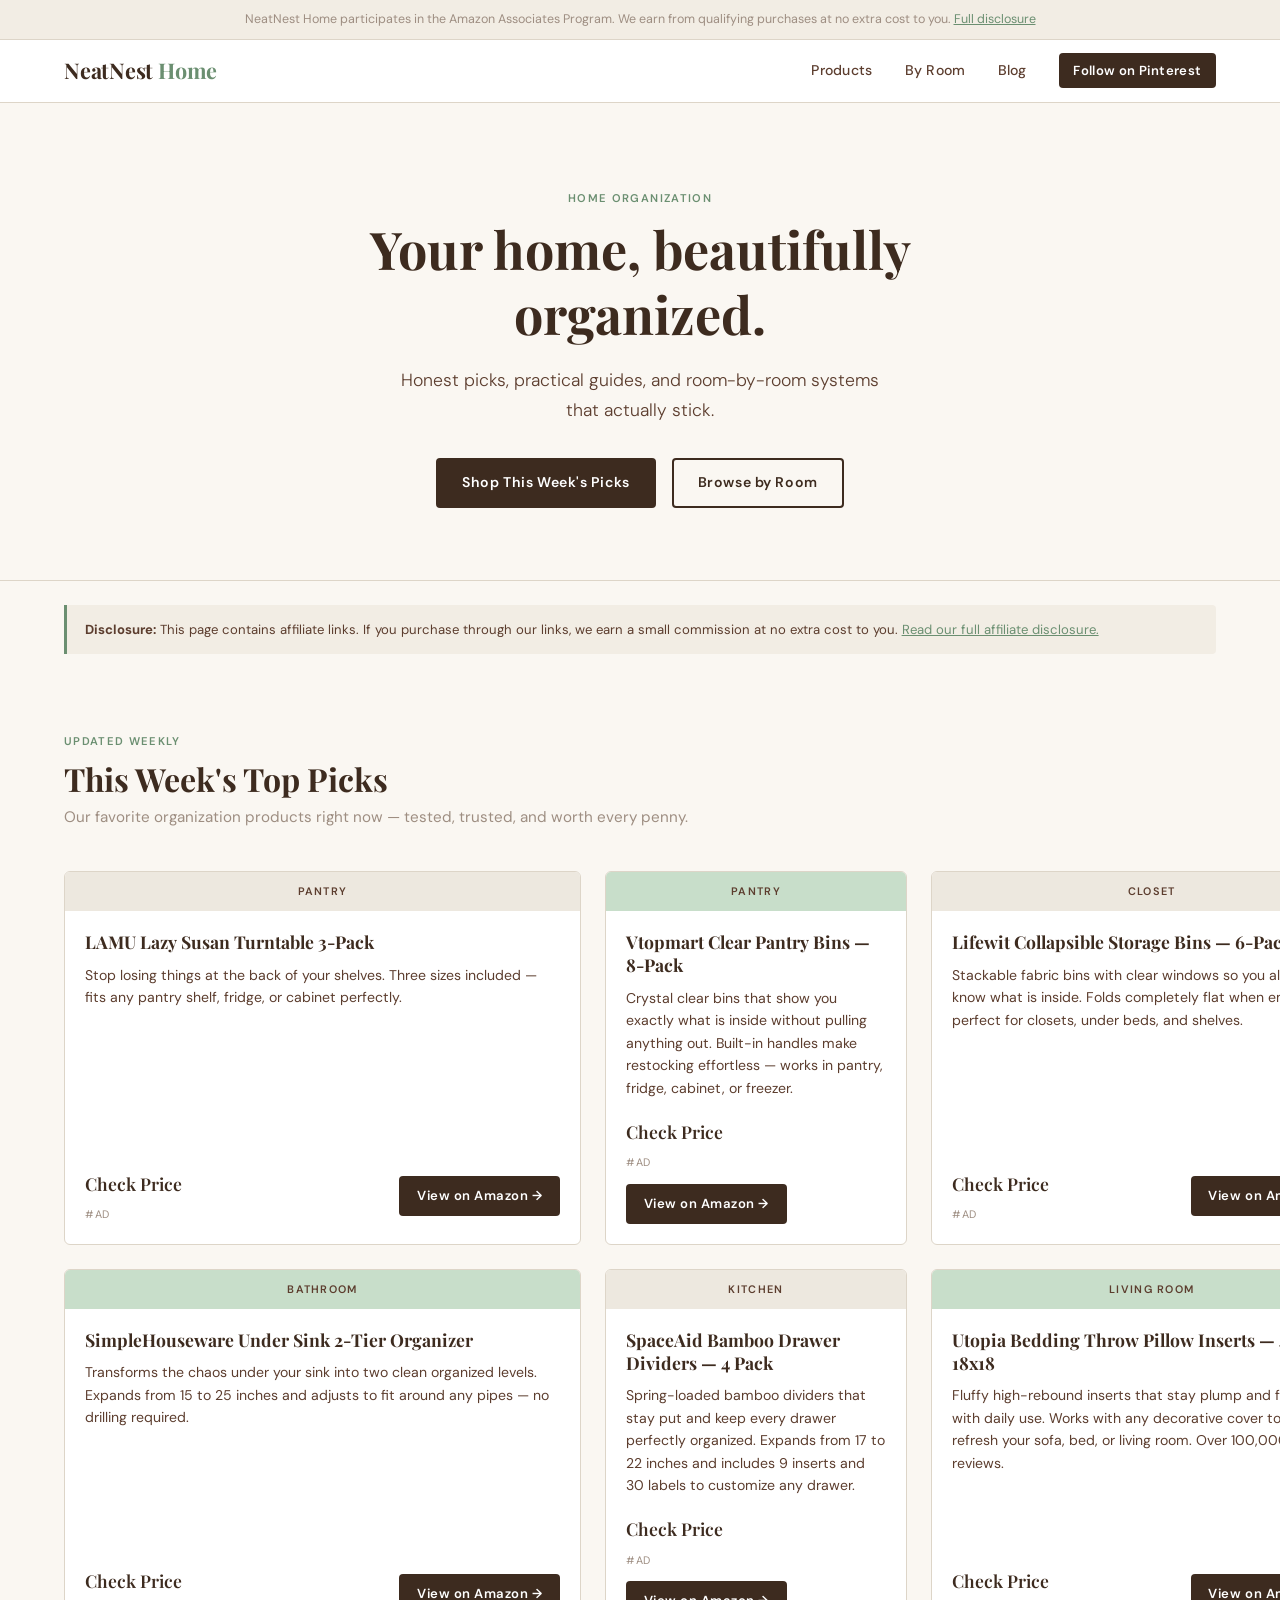
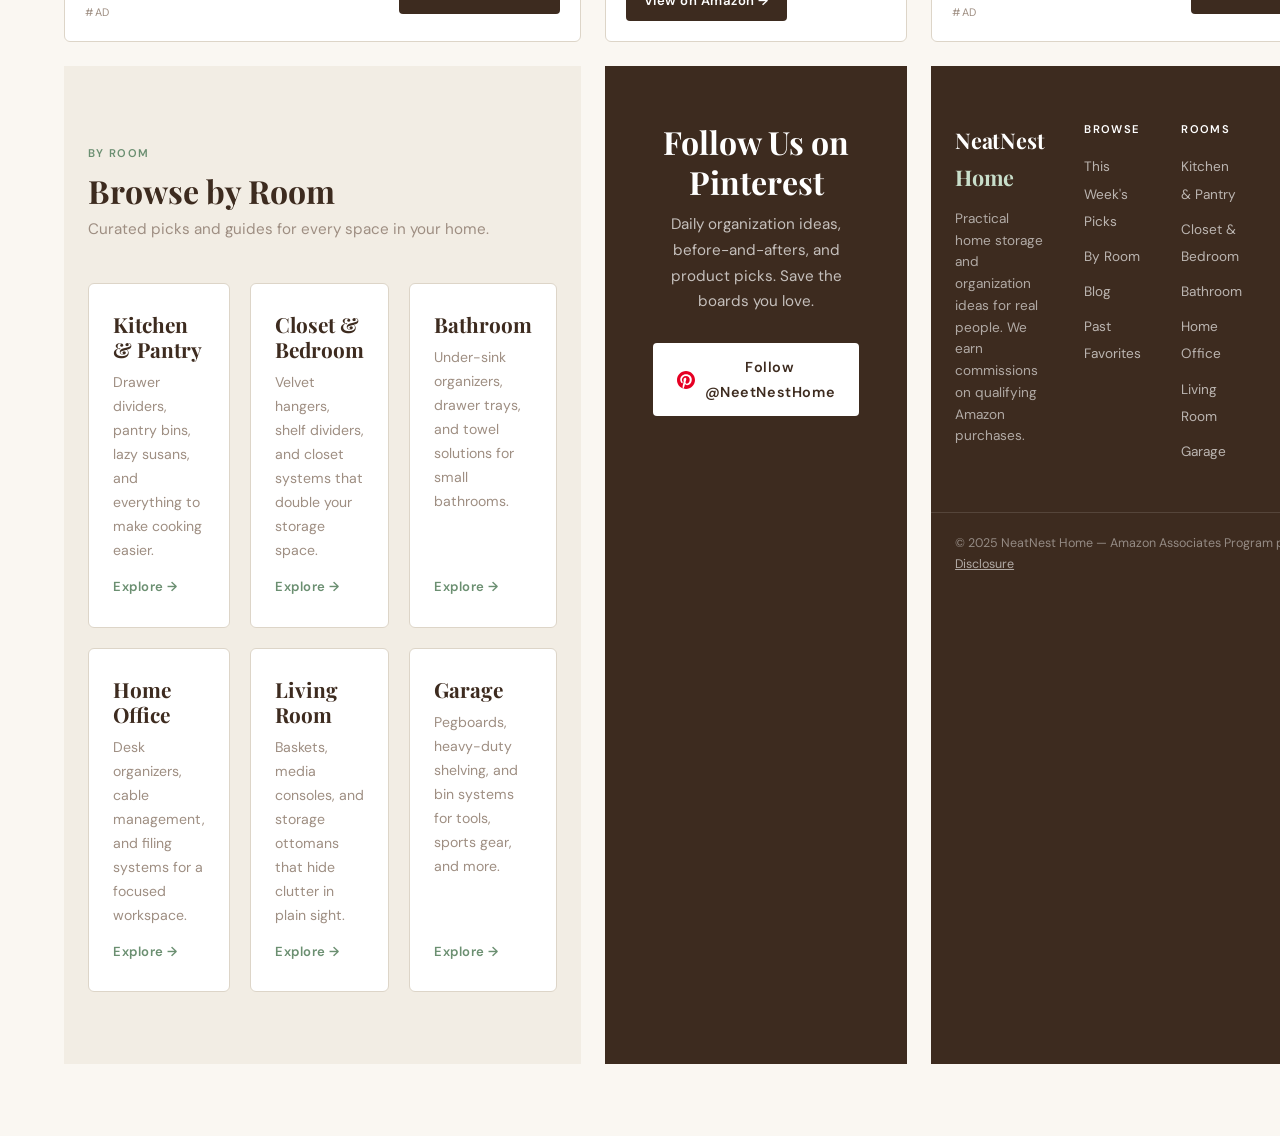
==== commit b35ca484: "Update index.html" ====
--- a/index.html
+++ b/index.html
@@ -206,135 +206,6 @@
   </div>
 </section>
 
-<!-- BLOG -->
-<section class="section" id="blog">
-  <div class="container">
-    <div class="section-header">
-      <span class="section-label">Guides &amp; Tips</span>
-      <h2>From the Blog</h2>
-      <p>Step-by-step guides and organization ideas for every skill level.</p>
-    </div>
-    <div class="card-grid card-grid--3">
-
-      <div class="blog-card">
-        <div class="blog-card-bar bar-tan">Pantry Organization</div>
-        <div class="blog-card-body">
-          <div class="blog-card-meta">March 2025 &middot; 12 min read</div>
-          <h3>The Complete Pantry Organization Guide (2025)</h3>
-          <p>From lazy susans to airtight canisters — everything you need to build a pantry system that stays organized for good.</p>
-          <a href="posts/pantry-organization-guide.html" class="blog-card-link">Read Post &rarr;</a>
-        </div>
-      </div>
-
-      <div class="blog-card">
-        <div class="blog-card-bar bar-sage">Closet Review</div>
-        <div class="blog-card-body">
-          <div class="blog-card-meta">February 2025 &middot; 10 min read</div>
-          <h3>Best Closet Organization Systems Reviewed</h3>
-          <p>IKEA PAX vs. ClosetMaid vs. freestanding systems — which one is actually worth the investment for your space?</p>
-          <a href="posts/closet-system-review.html" class="blog-card-link">Read Post &rarr;</a>
-        </div>
-      </div>
-
-      <div class="blog-card">
-        <div class="blog-card-bar bar-tan">Quick Tips</div>
-        <div class="blog-card-body">
-          <div class="blog-card-meta">January 2025 &middot; 5 min read</div>
-          <h3>The 10-Minute Declutter Checklist</h3>
-          <p>Ten focused minutes per room gets your home guest-ready fast. A room-by-room checklist you can follow right now.</p>
-          <a href="posts/10-minute-declutter.html" class="blog-card-link">Read Post &rarr;</a>
-        </div>
-      </div>
-
-    </div>
-  </div>
-</section>
-
-<!-- PAST FAVORITES -->
-<section class="section" id="archive" style="background: var(--cream-mid);">
-  <div class="container">
-    <div class="section-header">
-      <span class="section-label">Archive</span>
-      <h2>Past Favorites</h2>
-      <p>Products we've recommended and stand behind — still worth every penny.</p>
-    </div>
-    <div class="card-grid card-grid--3">
-
-    <div class="product-card">
-  <div class="product-card-bar bar-tan">Pantry</div>
-  <div class="product-card-body">
-    <h3>LAMU Lazy Susan Turntable 3-Pack</h3>
-    <p>Three sizes included — fits any pantry shelf, fridge, or cabinet perfectly.</p>
-  </div>
-  <div class="product-card-footer">
-    <div><span class="product-price">Check Price</span><span class="product-ad">#ad</span></div>
-    <a href="https://amzn.to/4meXYLh" target="_blank" rel="noopener sponsored" class="btn-amazon">View on Amazon &rarr;</a>
-  </div>
-</div>
-
-<div class="product-card">
-  <div class="product-card-bar bar-sage">Pantry</div>
-  <div class="product-card-body">
-    <h3>Vtopmart Clear Pantry Bins — 8-Pack</h3>
-    <p>Crystal clear bins with built-in handles — the workhorse of any organized pantry shelf.</p>
-  </div>
-  <div class="product-card-footer">
-    <div><span class="product-price">Check Price</span><span class="product-ad">#ad</span></div>
-    <a href="https://amzn.to/4cgnZFa" target="_blank" rel="noopener sponsored" class="btn-amazon">View on Amazon &rarr;</a>
-  </div>
-</div>
-
-<div class="product-card">
-  <div class="product-card-bar bar-tan">Closet</div>
-  <div class="product-card-body">
-    <h3>Lifewit Collapsible Storage Bins — 6-Pack</h3>
-    <p>Stackable fabric bins with clear windows — folds flat when empty.</p>
-  </div>
-  <div class="product-card-footer">
-    <div><span class="product-price">Check Price</span><span class="product-ad">#ad</span></div>
-    <a href="https://amzn.to/4coxEtD" target="_blank" rel="noopener sponsored" class="btn-amazon">View on Amazon &rarr;</a>
-  </div>
-</div>
-
-<div class="product-card">
-  <div class="product-card-bar bar-sage">Bathroom</div>
-  <div class="product-card-body">
-    <h3>SimpleHouseware Under Sink 2-Tier Organizer</h3>
-    <p>Expands from 15 to 25 inches and adjusts around any pipes — no drilling required.</p>
-  </div>
-  <div class="product-card-footer">
-    <div><span class="product-price">Check Price</span><span class="product-ad">#ad</span></div>
-    <a href="https://amzn.to/48MWfHg" target="_blank" rel="noopener sponsored" class="btn-amazon">View on Amazon &rarr;</a>
-  </div>
-</div>
-
-<div class="product-card">
-  <div class="product-card-bar bar-tan">Kitchen</div>
-  <div class="product-card-body">
-    <h3>SpaceAid Bamboo Drawer Dividers — 4 Pack</h3>
-    <p>Spring-loaded dividers that stay put — expands 17 to 22 inches with 9 inserts and 30 labels.</p>
-  </div>
-  <div class="product-card-footer">
-    <div><span class="product-price">Check Price</span><span class="product-ad">#ad</span></div>
-    <a href="https://amzn.to/4cd5AKX" target="_blank" rel="noopener sponsored" class="btn-amazon">View on Amazon &rarr;</a>
-  </div>
-</div>
-
-<div class="product-card">
-  <div class="product-card-bar bar-sage">Living Room</div>
-  <div class="product-card-body">
-    <h3>Utopia Bedding Throw Pillow Inserts — 4 Pack 18x18</h3>
-    <p>High-rebound inserts that stay fluffy with daily use — over 100,000 five-star reviews.</p>
-  </div>
-  <div class="product-card-footer">
-    <div><span class="product-price">Check Price</span><span class="product-ad">#ad</span></div>
-    <a href="https://amzn.to/4cqqJA5" target="_blank" rel="noopener sponsored" class="btn-amazon">View on Amazon &rarr;</a>
-  </div>
-</div>
-    </div>
-  </div>
-</section>
-
 <!-- PINTEREST STRIP -->
 <div class="pinterest-strip">
   <div class="container">
